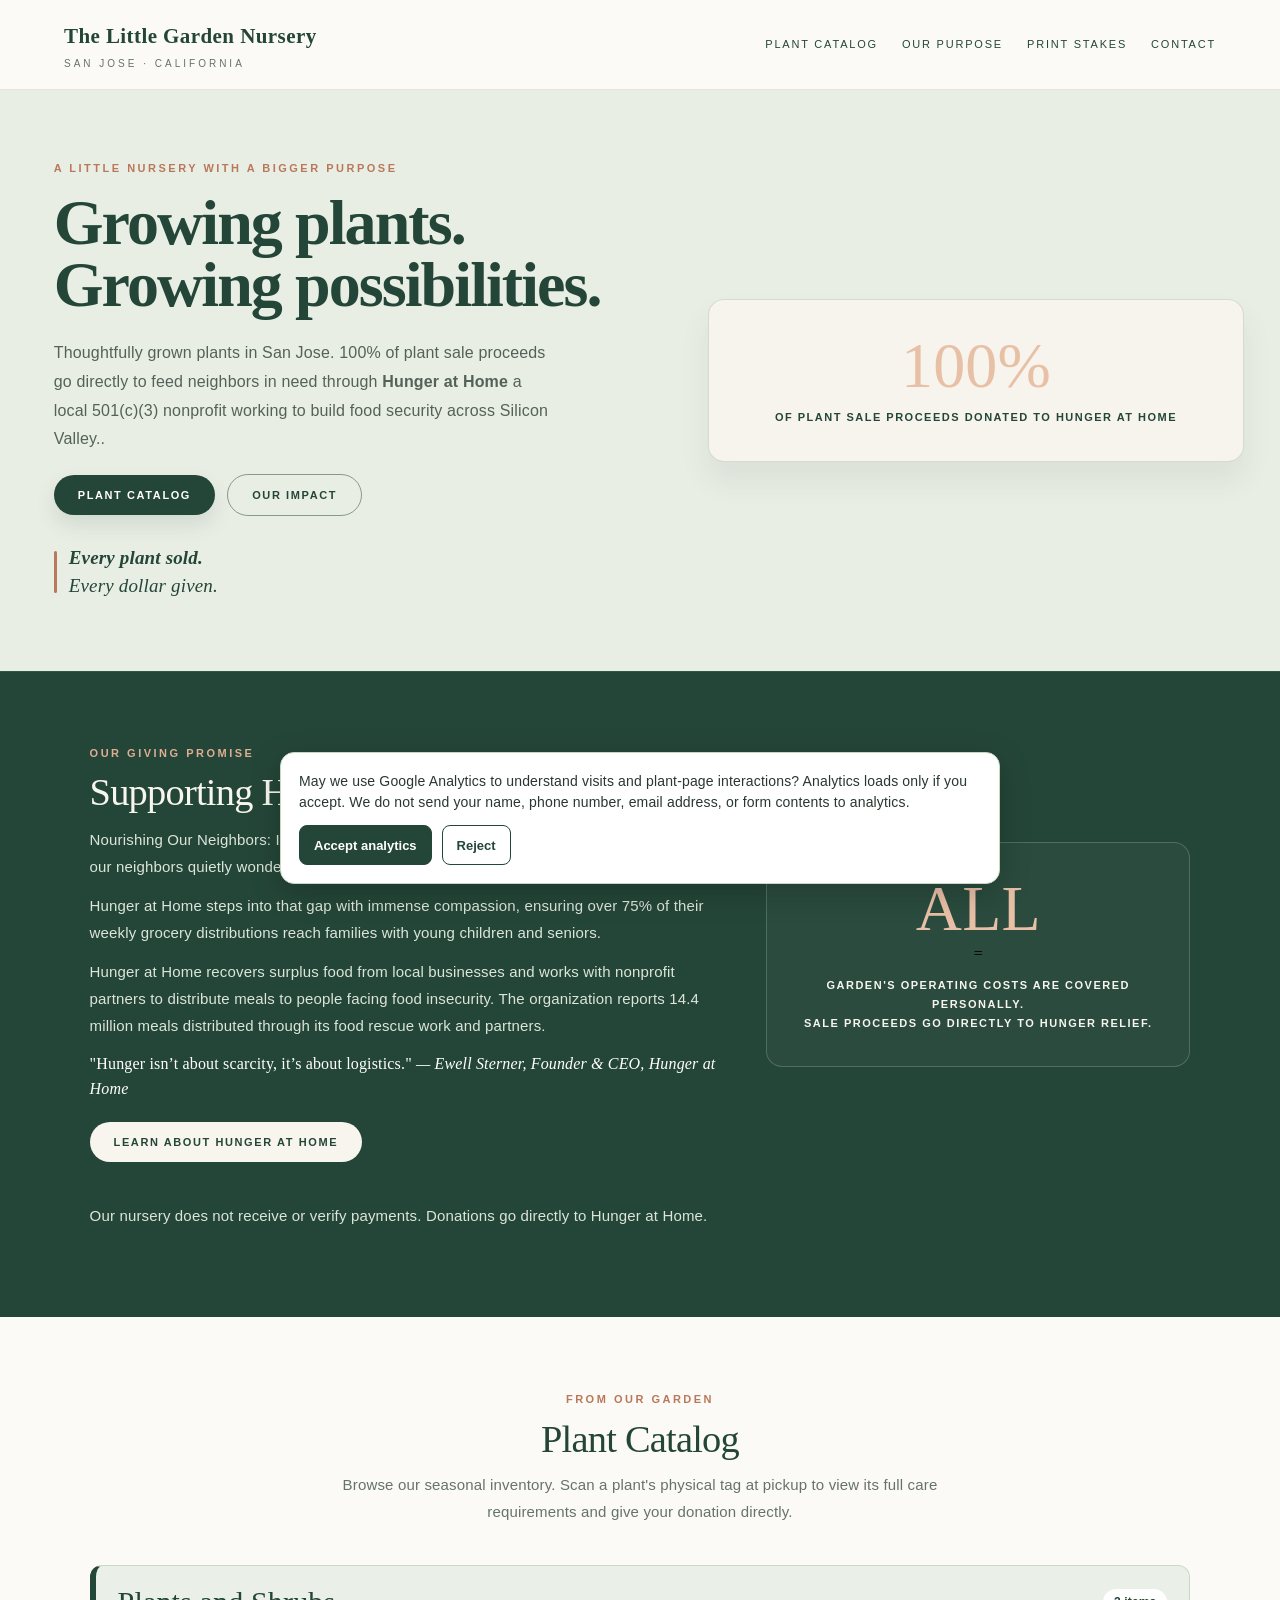
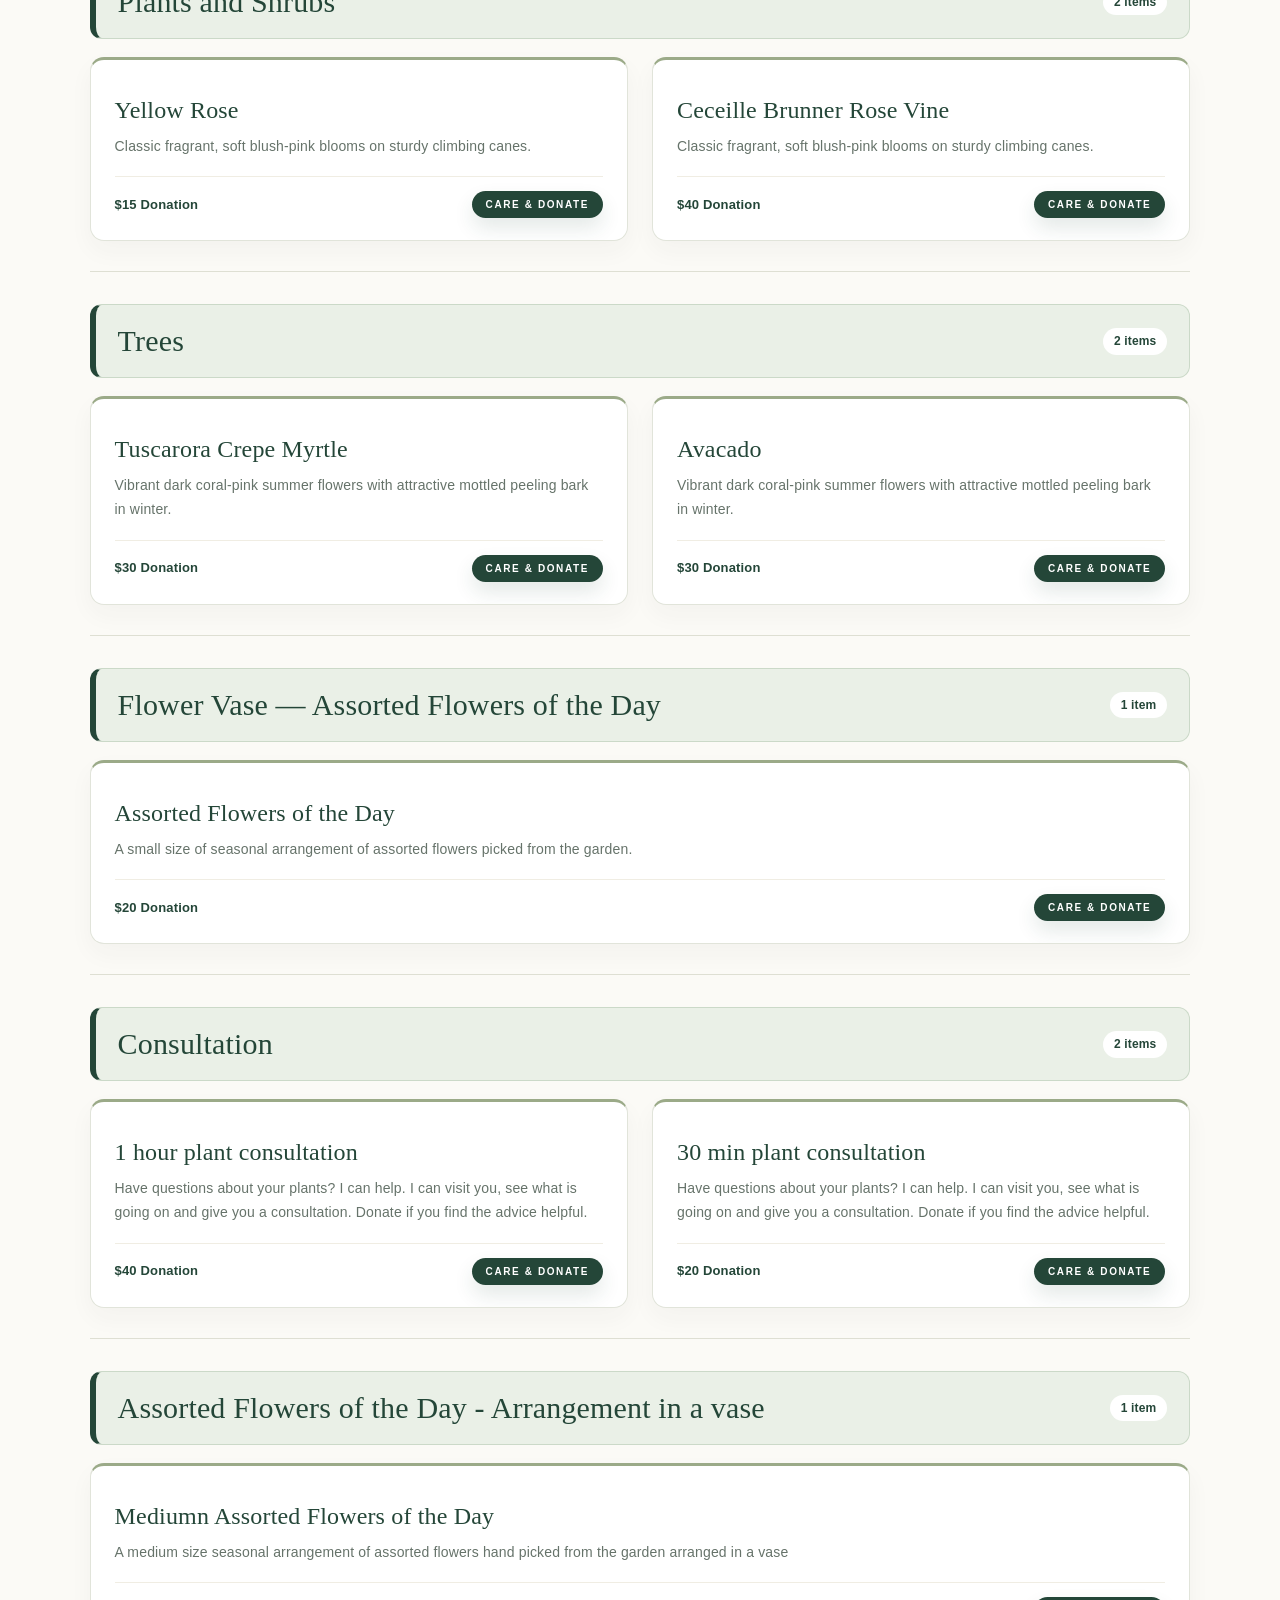
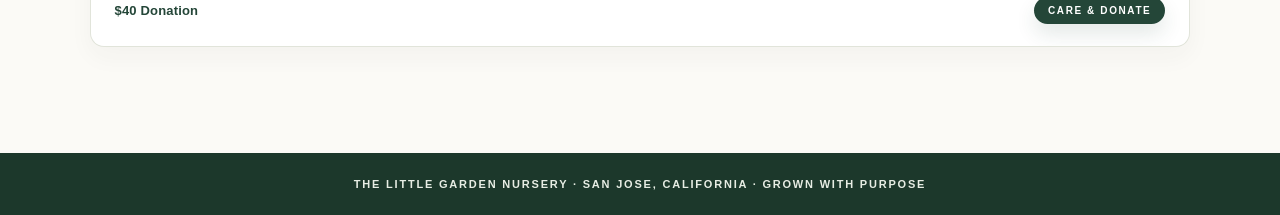
==== index.html @ 179dec2b "telemetry" ====
<!DOCTYPE html>
<html lang="en">
    <head>
        <meta charset="UTF-8">
        <meta name="viewport" content="width=device-width, initial-scale=1.0">
        <title>The Little Garden Nursery · San Jose, CA</title>
        <link rel="stylesheet" href="analytics-consent.css">
        <style>
    :root {
      --forest: #244638;
      --sage: #9baa88;
      --cream: #f7f5ee;
      --clay: #b97859;
      --ink: #29372f;
      --muted: #66736a;
      --linen: #f4f0e6;
    }
    * { box-sizing: border-box; margin: 0; padding: 0; }
    html { scroll-behavior: smooth; }
    body {
      font-family: Georgia, "Times New Roman", serif;
      color: var(--ink);
      background: var(--cream);
      line-height: 1.6;
      letter-spacing: 0.01em;
    }
    a { color: inherit; text-decoration: none; }
    img { max-width: 100%; display: block; }

    .lg-nav {
      display: flex;
      justify-content: space-between;
      align-items: center;
      padding: 20px 5%;
      background: rgba(251, 250, 246, 0.96);
      border-bottom: 1px solid #e6e3d9;
      position: sticky;
      top: 0;
      z-index: 10;
      backdrop-filter: blur(6px);
    }
    .lg-brand {
      font-size: 21px;
      color: var(--forest);
      font-weight: 700;
      letter-spacing: 0.02em;
    }
    .lg-brand small {
      display: block;
      font: 10px Arial;
      letter-spacing: 3px;
      text-transform: uppercase;
      color: var(--muted);
      margin-top: 4px;
    }
    .lg-links {
      display: flex;
      gap: 24px;
      font: 11px Arial;
      letter-spacing: 1.8px;
      text-transform: uppercase;
      color: var(--forest);
    }
    .lg-links a { transition: opacity 0.2s ease; }
    .lg-links a:hover { opacity: 0.7; }

    .lg-hero {
      display: grid;
      grid-template-columns: 1.05fr 0.95fr;
      min-height: 470px;
      background: #e9eee5;
    }
    .lg-copy {
      padding: 72px 8% 72px 8%;
      display: flex;
      flex-direction: column;
      justify-content: center;
    }
    .lg-kicker {
      font: 700 11px Arial;
      letter-spacing: 2.5px;
      text-transform: uppercase;
      color: var(--clay);
    }
    h1 {
      font-size: clamp(42px, 5vw, 66px);
      line-height: 0.98;
      color: var(--forest);
      margin: 18px 0 22px;
      letter-spacing: -0.03em;
      font-weight: 600;
    }
    .lg-copy p {
      font: 16px/1.8 Arial;
      color: #536258;
      max-width: 500px;
    }
    .lg-tagline {
      display: flex;
      align-items: center;
      gap: 12px;
      margin-top: 28px;
      color: var(--forest);
      font: italic 19px/1.45 Georgia, "Times New Roman", serif;
    }
    .lg-tagline::before {
      content: "";
      width: 3px;
      height: 42px;
      flex: 0 0 3px;
      background: var(--clay);
      border-radius: 2px;
    }
    .lg-tagline strong { font-weight: 700; }

    .btn {
      display: inline-block;
      background: var(--forest);
      color: white;
      padding: 14px 24px;
      font: 700 11px Arial;
      letter-spacing: 1.6px;
      text-transform: uppercase;
      margin-top: 20px;
      border-radius: 999px;
      transition: transform 0.2s ease, box-shadow 0.2s ease;
      box-shadow: 0 10px 20px rgba(36, 70, 56, 0.12);
    }
    .btn:hover { transform: translateY(-1px); }
    .btn-outline {
      background: transparent;
      color: var(--forest);
      border: 1px solid rgba(36, 70, 56, 0.5);
      margin-left: 8px;
      box-shadow: none;
    }

    .lg-art { display: none; }
    .lg-stamp {
      background: rgba(247, 245, 238, 0.9);
      padding: 22px 26px;
      color: var(--forest);
      font-style: italic;
      font-size: 20px;
      line-height: 1.45;
      border-radius: 12px;
      box-shadow: 0 18px 30px rgba(0, 0, 0, 0.08);
      border: 1px solid rgba(36, 70, 56, 0.06);
      margin-top: 8px;
    }

    section { padding: 76px 7%; }
    .lg-heading {
      text-align: center;
      max-width: 670px;
      margin: 0 auto 40px;
    }
    .lg-heading h2 {
      font-size: clamp(30px, 3vw, 42px);
      color: var(--forest);
      margin: 12px 0 0;
      font-weight: 500;
      line-height: 1.15;
      letter-spacing: -0.02em;
    }
    .lg-heading p {
      font: 15px/1.8 Arial;
      color: var(--muted);
      max-width: 620px;
      margin: 10px auto 0;
    }

    .lg-cards {
      display: grid;
      gap: 32px;
    }
    .lg-catalog-group {
      min-width: 0;
      padding: 0 0 30px;
      scroll-margin-top: 24px;
      border-bottom: 1px solid #dedfd3;
    }
    .lg-catalog-group:last-child { border-bottom: 0; }
    .lg-category-heading {
      display: flex;
      justify-content: space-between;
      align-items: center;
      gap: 16px;
      margin-bottom: 18px;
      padding: 18px 22px;
      border: 1px solid #cbd9c8;
      border-left: 6px solid var(--forest);
      border-radius: 12px;
      background: #eaf0e7;
    }
    .lg-category-heading h3 {
      margin: 0;
      color: var(--forest);
      font: 500 clamp(22px, 2.4vw, 30px)/1.2 Georgia, serif;
    }
    .lg-category-count {
      flex: 0 0 auto;
      padding: 6px 11px;
      border-radius: 20px;
      background: white;
      color: var(--forest);
      font: 700 12px/1.2 Arial, sans-serif;
    }
    .lg-category-cards {
      display: grid;
      grid-template-columns: repeat(auto-fit, minmax(280px, 1fr));
      gap: 24px;
    }
    .catalog-status {
      grid-column: 1 / -1;
      color: var(--muted);
      font: 15px/1.7 Arial, sans-serif;
      text-align: center;
    }
    .lg-card {
      background: white;
      border: 1px solid #e1e4da;
      border-top: 3px solid #9baa88;
      border-radius: 14px;
      overflow: hidden;
      display: flex;
      flex-direction: column;
      justify-content: space-between;
      box-shadow: 0 10px 24px rgba(41, 55, 47, 0.04);
    }
    .lg-cardbody { padding: 26px 24px 22px; }
    .lg-card h3 {
      font-size: 24px;
      color: var(--forest);
      margin: 10px 0 10px;
      font-weight: 500;
      line-height: 1.2;
    }
    @media (max-width: 520px) {
      .lg-category-heading { padding: 15px 16px; }
      .lg-category-cards { grid-template-columns: 1fr; }
    }
    .lg-card p {
      font: 14px/1.7 Arial;
      color: var(--muted);
      margin-bottom: 18px;
    }
    .lg-card-foot {
      display: flex;
      justify-content: space-between;
      align-items: center;
      border-top: 1px solid #f0ede3;
      padding-top: 14px;
      font-family: Arial, sans-serif;
      font-size: 13px;
      font-weight: 700;
      color: var(--forest);
    }

    .lg-mission {
      background: var(--forest);
      color: white;
      display: grid;
      grid-template-columns: 1.2fr .8fr;
      gap: 40px;
      align-items: center;
      box-shadow: inset 0 1px 0 rgba(255,255,255,0.08);
    }
    .lg-mission h2 {
      color: #f7f5ee;
      font-size: clamp(32px, 3vw, 44px);
      margin: 12px 0;
      font-weight: 500;
      line-height: 1.1;
      letter-spacing: -0.02em;
    }
    .lg-mission p {
      color: #dce5d9;
      font: 15px/1.8 Arial;
      margin-bottom: 12px;
    }
    .lg-mission .btn {
      background: var(--cream);
      color: var(--forest);
      box-shadow: none;
    }
    .lg-promise {
      border: 1px solid rgba(255,255,255,0.18);
      background: rgba(255,255,255,0.03);
      padding: 34px 28px;
      text-align: center;
      border-radius: 16px;
      color: #050000;
    }
    .lg-hero .lg-promise {
      align-self: center;
      margin: 0 36px;
      border-color: rgba(36, 70, 56, 0.15);
      background: rgba(247, 245, 238, 0.88);
      box-shadow: 0 18px 30px rgba(36, 70, 56, 0.08);
    }
    .lg-promise strong {
      display: block;
      font-size: clamp(48px, 5vw, 64px);
      color: #e8c0a6;
      font-weight: 500;
      line-height: 1;
    }
    .lg-promise span {
      display: block;
      margin-top: 10px;
      font: 700 11px/1.7 Arial;
      letter-spacing: 1.5px;
      text-transform: uppercase;
      color: #f7f5ee;
    }
    .lg-hero .lg-promise span { color: var(--forest); }

    .lg-footer {
      padding: 25px 7%;
      background: #1c382b;
      color: #e7ede4;
      font: 700 11px Arial;
      letter-spacing: 1.8px;
      text-align: center;
      text-transform: uppercase;
    }

    @media (max-width: 768px) {
      .lg-hero, .lg-mission { grid-template-columns: 1fr; }
      .lg-links { display: none; }
      .lg-copy { padding-top: 48px; padding-bottom: 48px; }
      .btn { width: 100%; text-align: center; }
      .btn-outline { margin-left: 0; margin-top: 10px; }
    }
</style>
    </head>
    <body>
        <nav class="lg-nav">
            <div class="lg-brand">The Little Garden Nursery<small>San Jose · California</small>
            </div>
            <div class="lg-links">
                <a href="#plants">Plant Catalog</a>
                <a href="#purpose">Our Purpose</a>
                <a href="print-tags.html" target="_blank">Print Stakes</a>
                <a href="#contact">Contact</a>
            </div>
        </nav>
        <div class="lg-hero">
            <div class="lg-copy">
                <div class="lg-kicker">A little nursery with a bigger purpose</div>
                <h1>Growing plants.<br>Growing possibilities.</h1>
                <p>Thoughtfully grown plants in San Jose. 100% of plant sale proceeds go directly to feed neighbors in need through <strong>Hunger at Home</strong> a local 501(c)(3) nonprofit working to build food security across Silicon Valley..</p>
                <div>
                    <a class="btn" href="#plants">Plant Catalog</a>
                    <a class="btn btn-outline" href="#purpose">Our Impact</a>
                </div>
                <div class="lg-tagline"><span><strong>Every plant sold.</strong><br>Every dollar given.</span></div>
            </div>
            <div class="lg-promise">
                <strong>100%</strong>
                <span><b>of plant sale proceeds donated to Hunger at Home</b></span>
            </div>
        </div>
        <section class="lg-mission" id="purpose">
            <div>
                <div class="lg-kicker" style="color: #dfad91;">Our Giving Promise</div>
                <h2>Supporting Hunger at Home in San Jose</h2>
                <p>Nourishing Our Neighbors: In a valley filled with innovation, it is heartbreaking that 1 in 4 of our neighbors quietly wonders where their next meal will come from. </p>
                <p>Hunger at Home steps into that gap with immense compassion, ensuring over 75% of their weekly grocery distributions reach families with young children and seniors.</p>
                <p>Hunger at Home recovers surplus food from local businesses and works with nonprofit partners to distribute meals to people facing food insecurity. The organization reports 14.4 million meals distributed through its food rescue work and partners.</p>
                <blockquote>
                    "Hunger isn’t about scarcity, it’s about logistics."
                    <cite>— Ewell Sterner, Founder & CEO, Hunger at Home</cite>
                </blockquote>
                <a class="btn" href="https://hungerathome.org/about-us/" target="_blank" rel="noopener noreferrer">Learn about Hunger at Home</a>
            </div>
            <div class="lg-promise">
                <strong>ALL</strong>
=                <span>garden's operating costs are covered personally. 
                  <br>Sale proceeds go directly to hunger relief.</span>
            </div>
              <p>  Our nursery does not receive or verify payments. Donations go directly to Hunger at Home. </p>
        </section>
        <section id="plants" style="background: #fbfaf6;">
            <div class="lg-heading">
                <div class="lg-kicker">From Our Garden</div>
                <h2>Plant Catalog</h2>
                <p>Browse our seasonal inventory. Scan a plant's physical tag at pickup to view its full care requirements and give your donation directly.</p>
            </div>
            <div class="lg-cards" id="catalog-grid" aria-live="polite">
                <p class="catalog-status">Loading plants…</p>
            </div>
        </section>
        <div class="lg-footer">
            THE LITTLE GARDEN NURSERY  ·  SAN JOSE, CALIFORNIA  ·  GROWN WITH PURPOSE
</div>
        <script>
    fetch('plants.json')
      .then(res => {
        if (!res.ok) {
          throw new Error(`Plant catalog request failed (${res.status}).`);
        }
        return res.json();
      })
      .then(plants => {
        if (!Array.isArray(plants) || plants.length === 0) {
          throw new Error('Plant catalog is empty or has an invalid format.');
        }
        const grid = document.getElementById('catalog-grid');
        const categoryOrder = [
          'Plants and Shrubs',
          'Trees',
          'Flower Vase — Assorted Flowers of the Day',
          'Consultation'
        ];
        const categories = [...new Set([
          ...categoryOrder,
          ...plants.map(plant => plant.category).filter(Boolean)
        ])];
        const groupedPlants = categories
          .map(category => ({
            category,
            plants: plants.filter(plant => plant.category === category)
          }))
          .filter(group => group.plants.length);
        grid.innerHTML = groupedPlants.map(group => `
          <div class="lg-catalog-group" aria-labelledby="category-${encodeURIComponent(group.category)}">
            <div class="lg-category-heading">
              <h3 id="category-${encodeURIComponent(group.category)}">${group.category}</h3>
              <span class="lg-category-count">${group.plants.length} ${group.plants.length === 1 ? 'item' : 'items'}</span>
            </div>
            <div class="lg-category-cards">
              ${group.plants.map(p => `
                <article class="lg-card">
                  <div class="lg-cardbody">
                    <h3>${p.name}</h3>
                    <p>${p.description}</p>
                    <div class="lg-card-foot">
                      <span>$${p.donation} Donation</span>
                      <a href="plant.html?id=${encodeURIComponent(p.id)}" class="btn" style="margin:0; padding: 8px 14px; font-size: 10px;">Care & Donate</a>
                    </div>
                  </div>
                </article>
              `).join('')}
            </div>
          </div>
        `).join('');
        window.trackNurseryEvent?.('view_plant_catalog');
        if ('IntersectionObserver' in window) {
          const categoryObserver = new IntersectionObserver(entries => {
            entries.forEach(entry => {
              if (!entry.isIntersecting) return;
              window.trackNurseryEvent?.('view_plant_category', {
                category: entry.target.querySelector('.lg-category-heading h3')?.textContent || ''
              });
              categoryObserver.unobserve(entry.target);
            });
          }, { threshold: 0.25 });
          grid.querySelectorAll('.lg-catalog-group').forEach(group => categoryObserver.observe(group));
        }
      })
      .catch(error => {
        console.error('Unable to load the plant catalog:', error);
        const grid = document.getElementById('catalog-grid');
        grid.textContent = 'The plant collection could not load. Please refresh the page or contact us.';
        grid.classList.add('catalog-status');
      });
  </script>
  <script src="analytics-consent.js"></script>
    </body>
</html>
---- analytics-consent.css ----
.analytics-consent-banner {
  position: fixed;
  z-index: 1000;
  right: 16px;
  bottom: 16px;
  left: 16px;
  max-width: 720px;
  margin: 0 auto;
  padding: 18px;
  border: 1px solid #c9d8c3;
  border-radius: 14px;
  background: #fff;
  box-shadow: 0 8px 32px rgba(0,0,0,0.2);
  color: #29372f;
  font: 14px/1.5 Arial, sans-serif;
}
.analytics-consent-banner[hidden] { display: none; }
.analytics-consent-banner p { margin: 0 0 12px; }
.analytics-consent-actions {
  display: flex;
  flex-wrap: wrap;
  gap: 10px;
}
.analytics-consent-actions button,
.analytics-privacy-settings {
  min-height: 40px;
  padding: 9px 14px;
  border: 1px solid #244638;
  border-radius: 8px;
  font: 600 13px Arial, sans-serif;
  cursor: pointer;
}
.analytics-consent-accept {
  background: #244638;
  color: #fff;
}
.analytics-consent-reject,
.analytics-privacy-settings {
  background: #fff;
  color: #244638;
}
.analytics-privacy-settings {
  position: fixed;
  z-index: 999;
  right: 12px;
  bottom: 12px;
  min-height: 36px;
  padding: 7px 10px;
  font-size: 11px;
  box-shadow: 0 2px 10px rgba(0,0,0,0.12);
}
.analytics-consent-banner:not([hidden]) + .analytics-privacy-settings {
  display: none;
}
@media print {
  .analytics-consent-banner,
  .analytics-privacy-settings { display: none !important; }
}
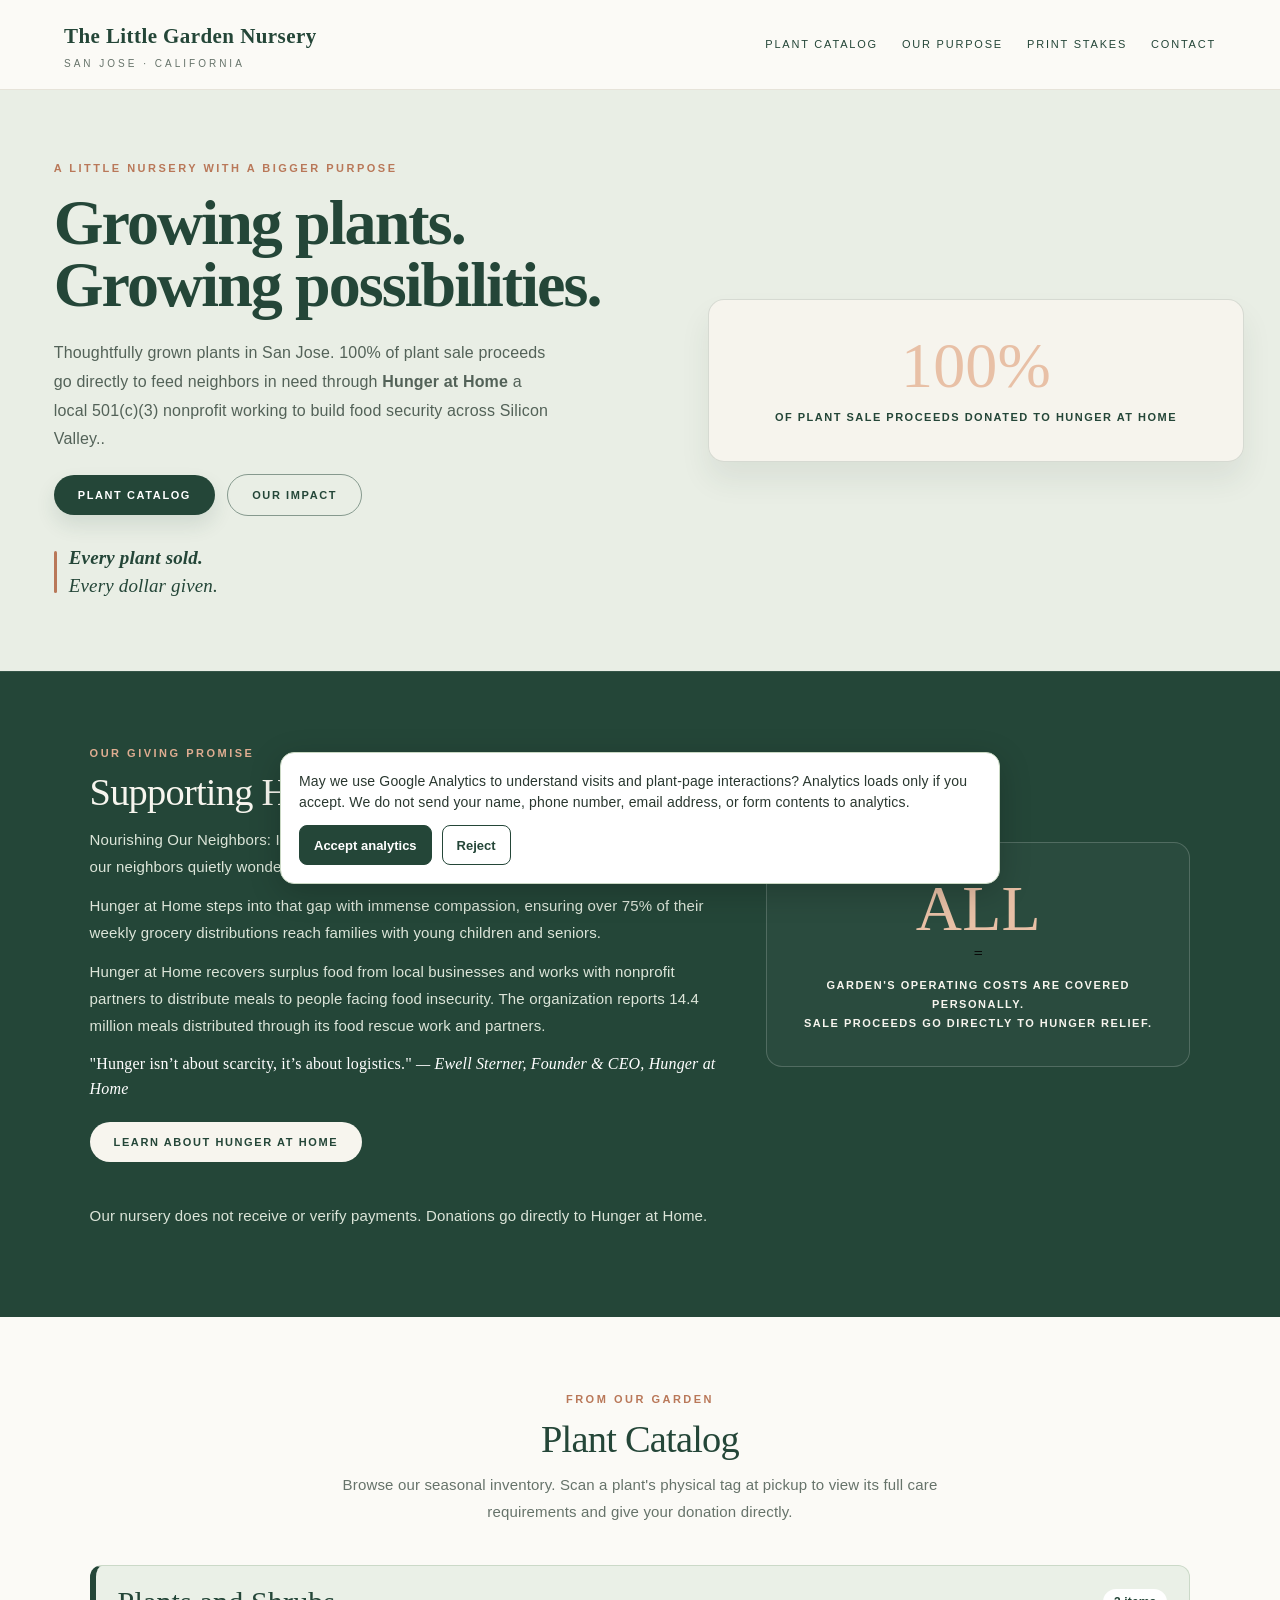
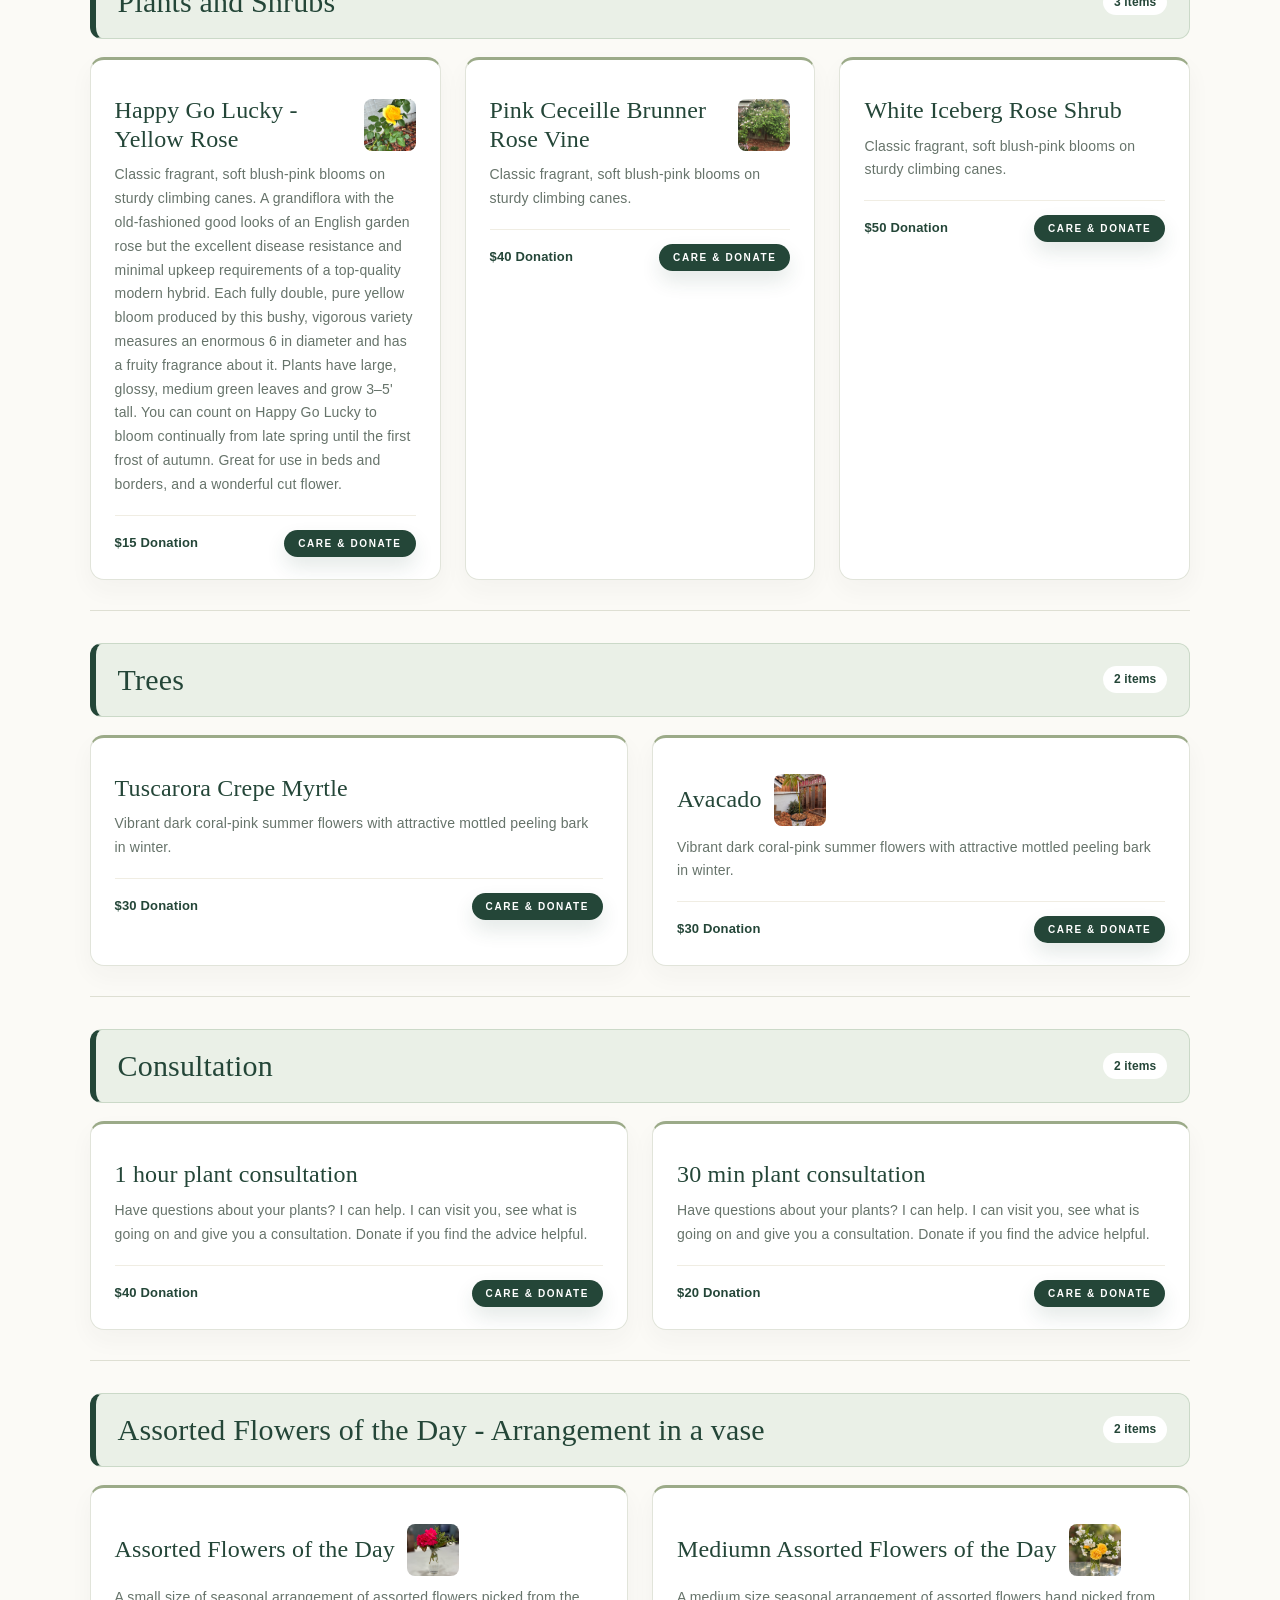
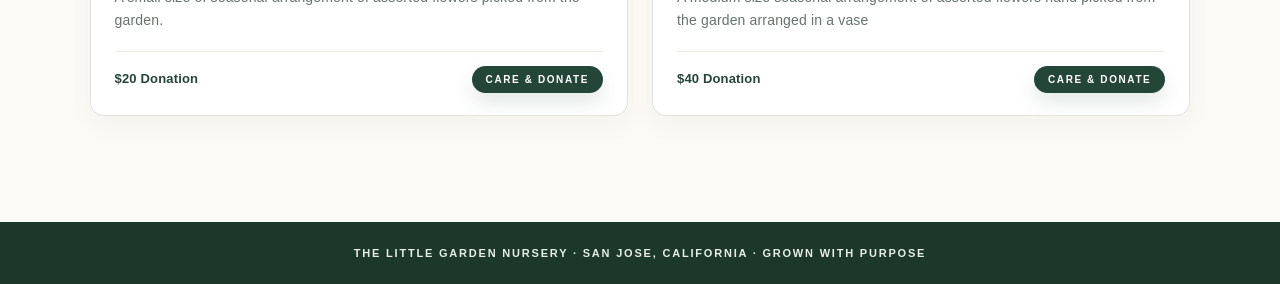
==== commit d5daa403: "c" ====
--- a/index.html
+++ b/index.html
@@ -235,6 +235,16 @@
       margin: 10px 0 10px;
       font-weight: 500;
       line-height: 1.2;
+      display: flex;
+      align-items: center;
+      gap: 12px;
+    }
+    .lg-card-thumb {
+      width: 52px;
+      height: 52px;
+      flex: 0 0 52px;
+      object-fit: cover;
+      border-radius: 8px;
     }
     @media (max-width: 520px) {
       .lg-category-heading { padding: 15px 16px; }
@@ -434,7 +444,10 @@
               ${group.plants.map(p => `
                 <article class="lg-card">
                   <div class="lg-cardbody">
-                    <h3>${p.name}</h3>
+                    <h3>
+                      <span>${p.name}</span>
+                      ${p.pic && p.pic.trim().toUpperCase() !== 'TODO' ? `<img class="lg-card-thumb" src="${p.pic}" alt="${p.name}" loading="lazy" onerror="this.remove()">` : ''}
+                    </h3>
                     <p>${p.description}</p>
                     <div class="lg-card-foot">
                       <span>$${p.donation} Donation</span>
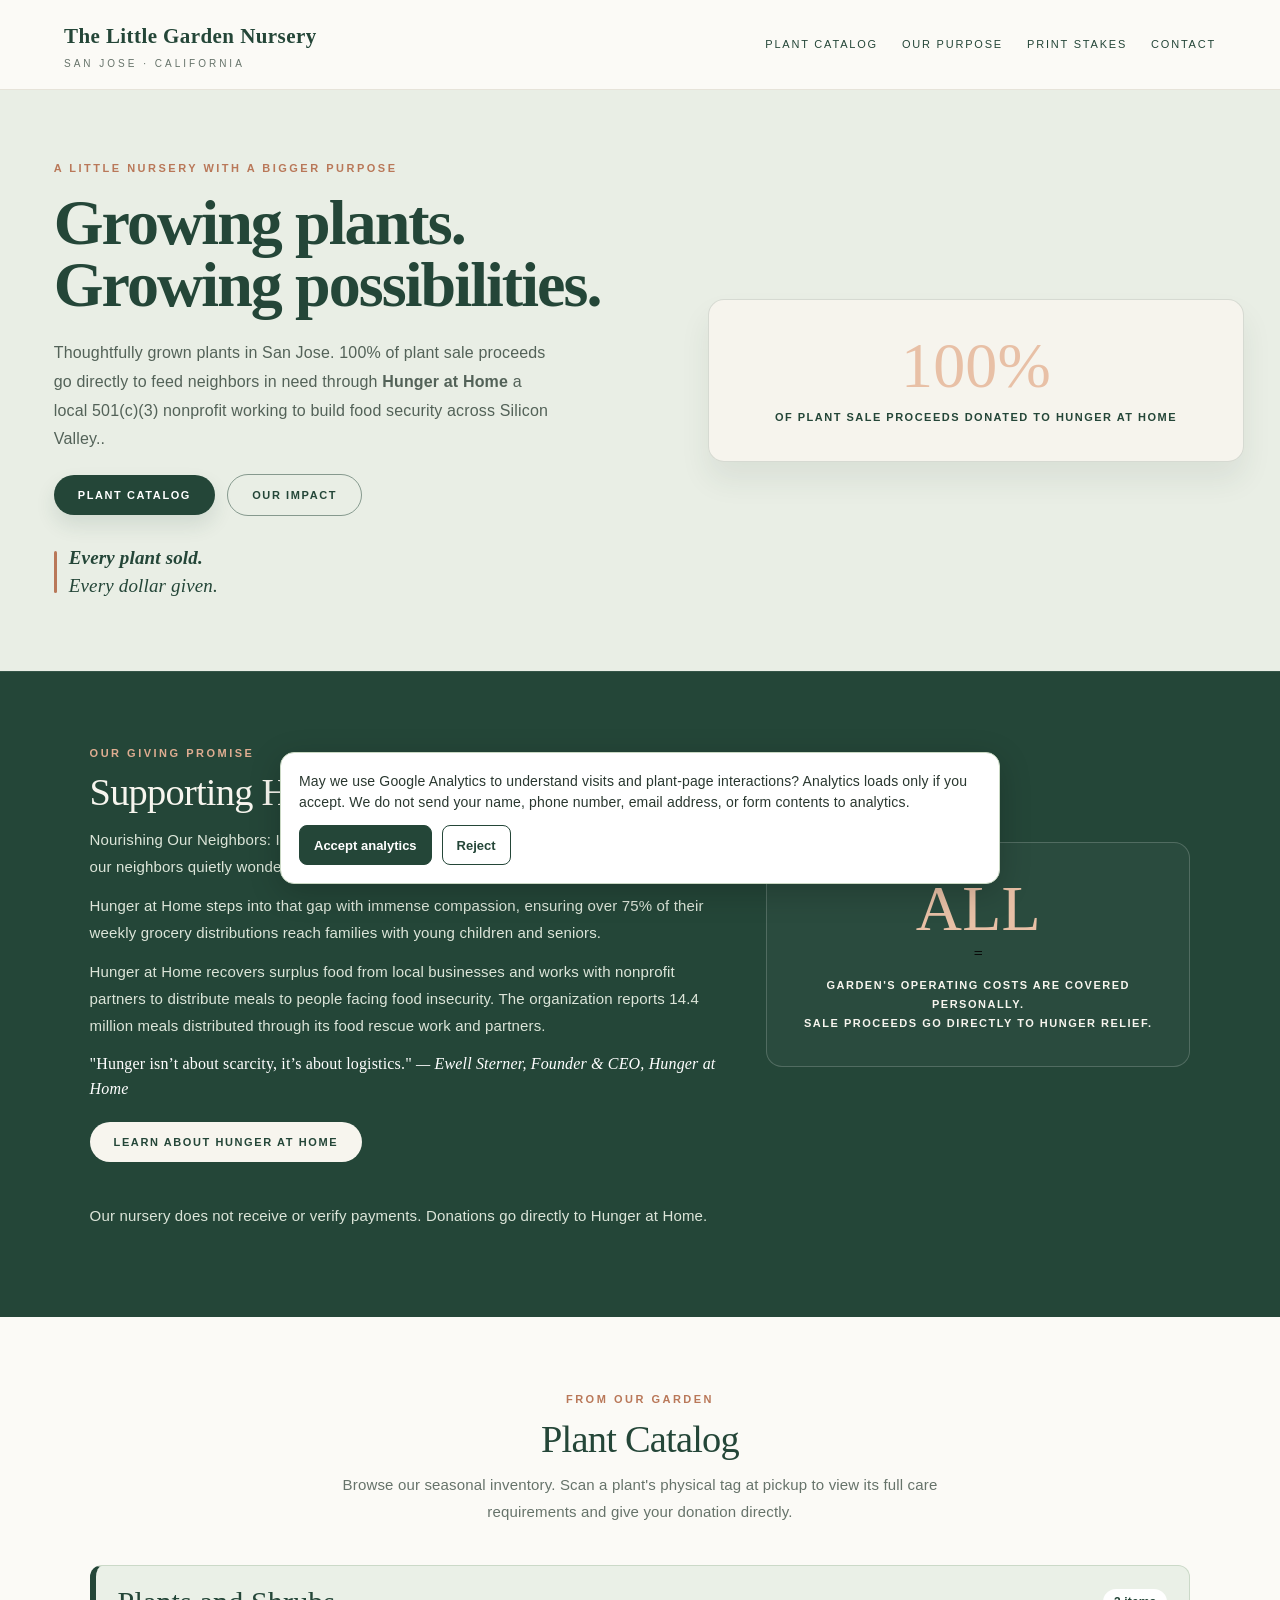
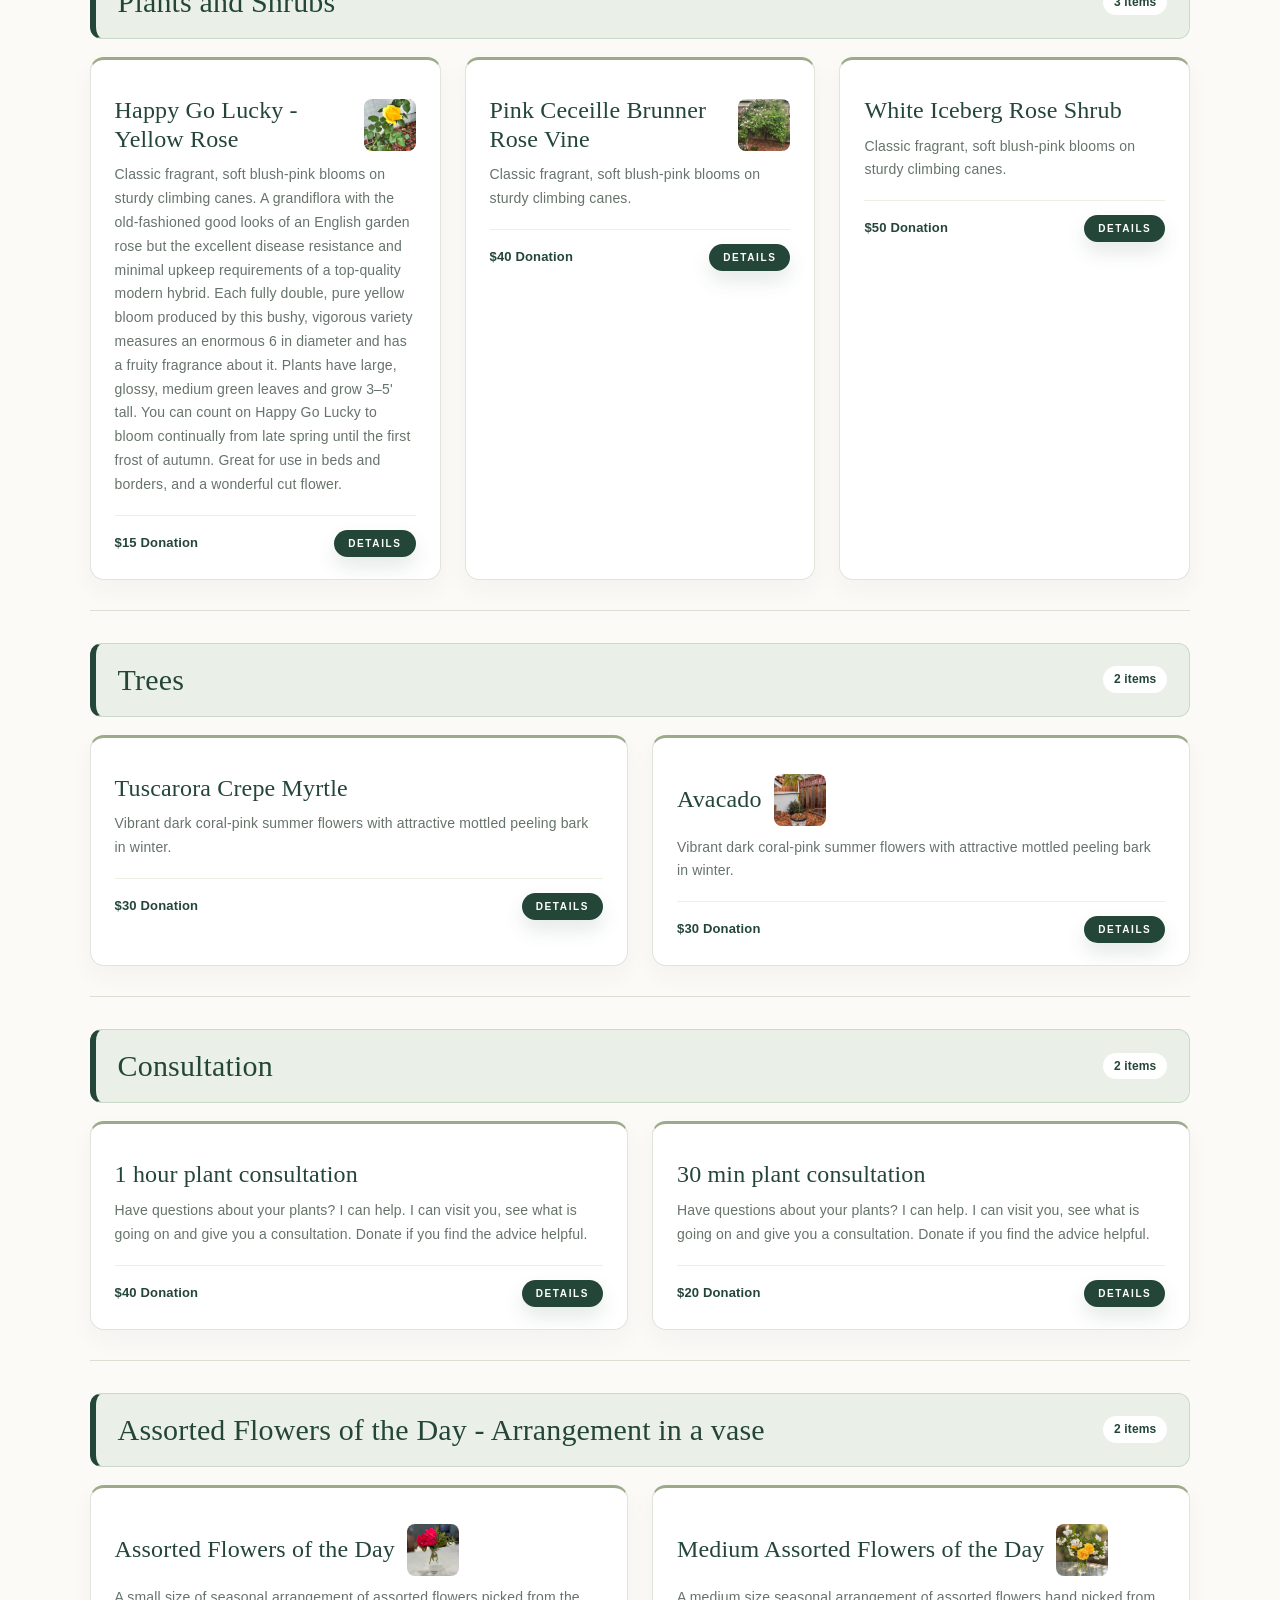
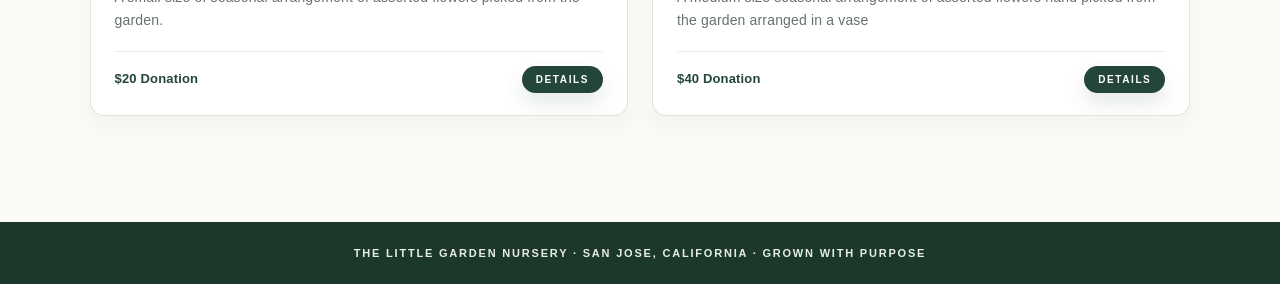
==== commit 9682c73b: "c" ====
--- a/index.html
+++ b/index.html
@@ -451,7 +451,7 @@
                     <p>${p.description}</p>
                     <div class="lg-card-foot">
                       <span>$${p.donation} Donation</span>
-                      <a href="plant.html?id=${encodeURIComponent(p.id)}" class="btn" style="margin:0; padding: 8px 14px; font-size: 10px;">Care & Donate</a>
+                      <a href="plant.html?id=${encodeURIComponent(p.id)}" class="btn" style="margin:0; padding: 8px 14px; font-size: 10px;">Details</a>
                     </div>
                   </div>
                 </article>
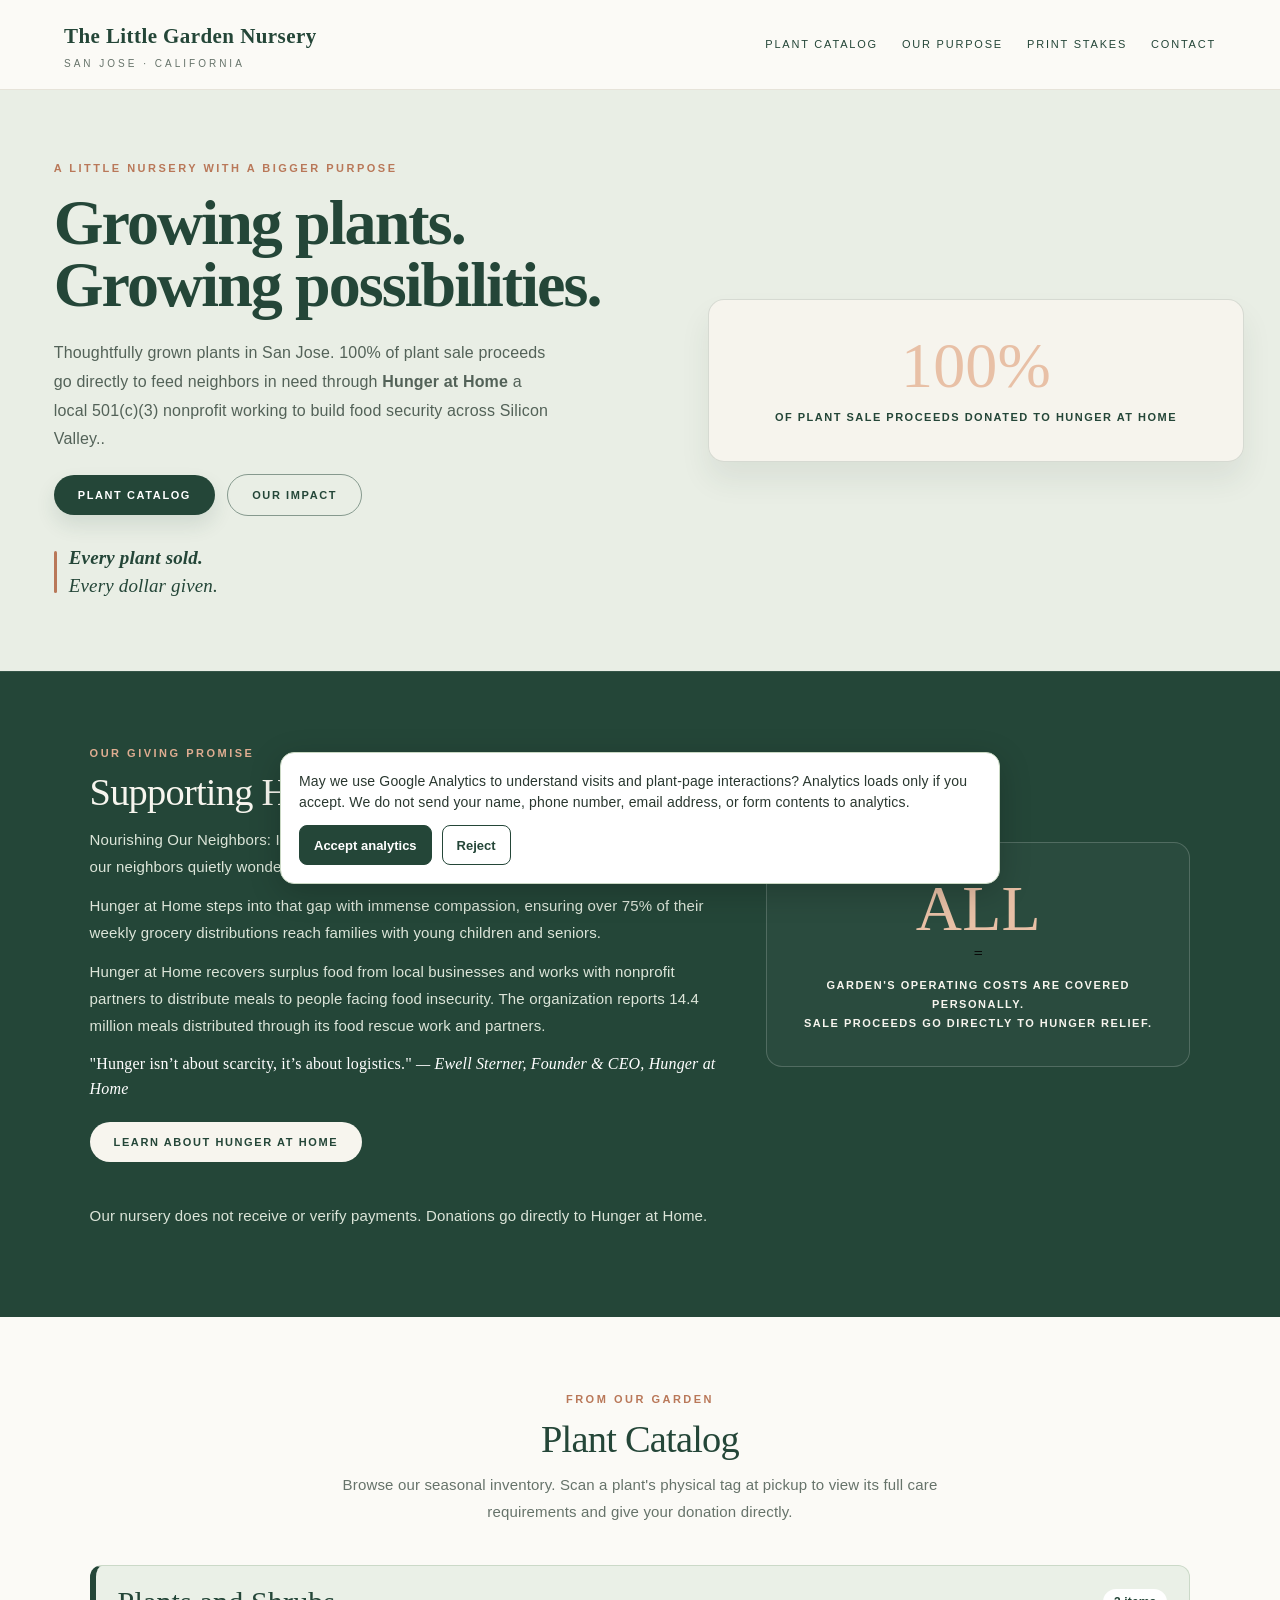
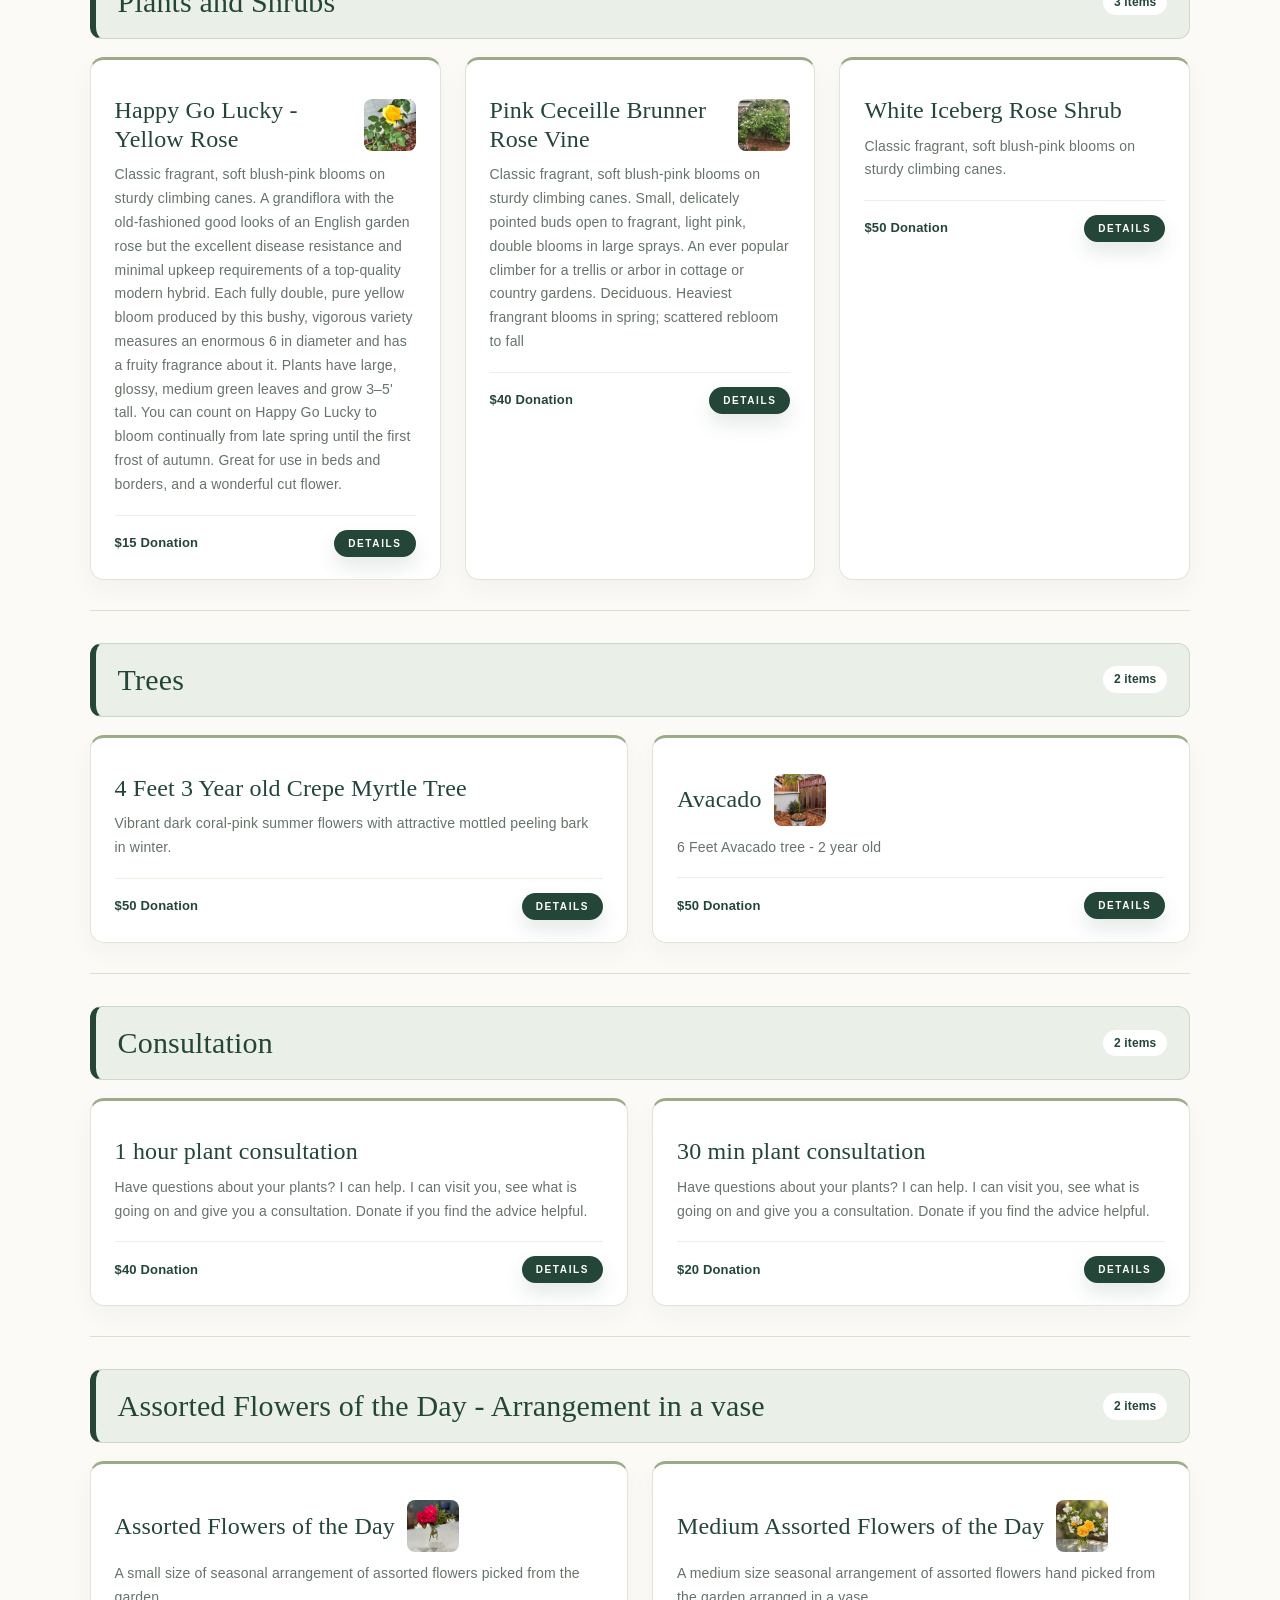
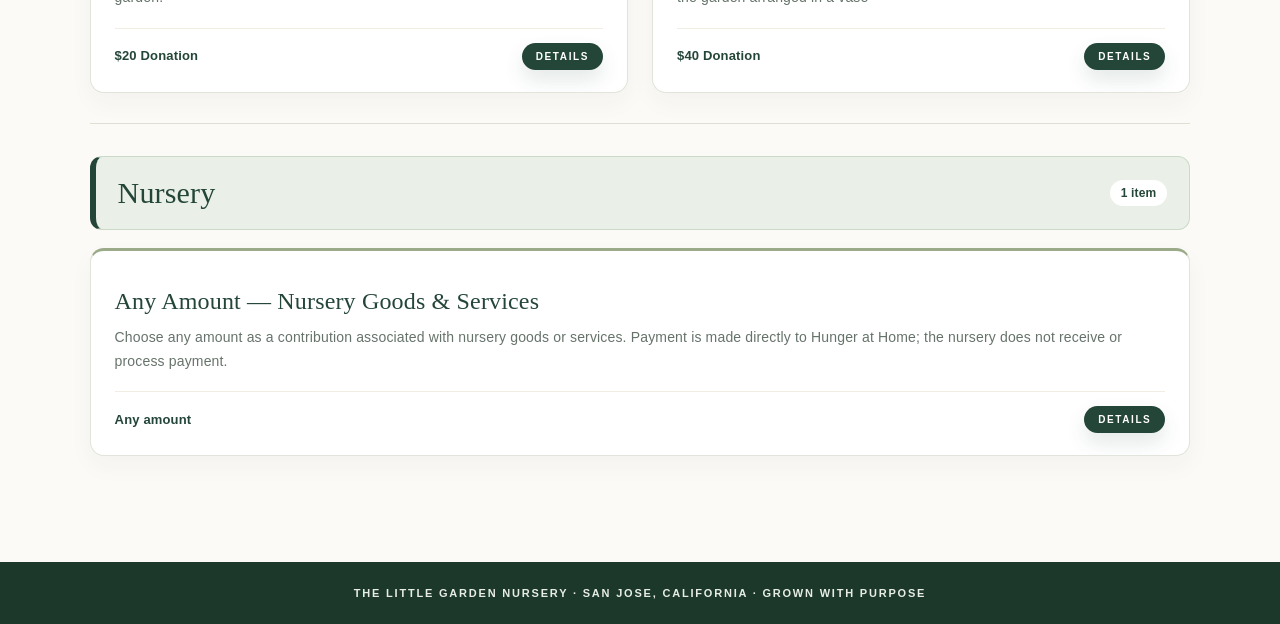
==== commit c21c900b: "c" ====
--- a/index.html
+++ b/index.html
@@ -422,6 +422,7 @@
           'Plants and Shrubs',
           'Trees',
           'Flower Vase — Assorted Flowers of the Day',
+          'Nursery Goods & Services',
           'Consultation'
         ];
         const categories = [...new Set([
@@ -450,7 +451,7 @@
                     </h3>
                     <p>${p.description}</p>
                     <div class="lg-card-foot">
-                      <span>$${p.donation} Donation</span>
+                      <span>${p.donation == null ? 'Any amount' : `$${p.donation} Donation`}</span>
                       <a href="plant.html?id=${encodeURIComponent(p.id)}" class="btn" style="margin:0; padding: 8px 14px; font-size: 10px;">Details</a>
                     </div>
                   </div>
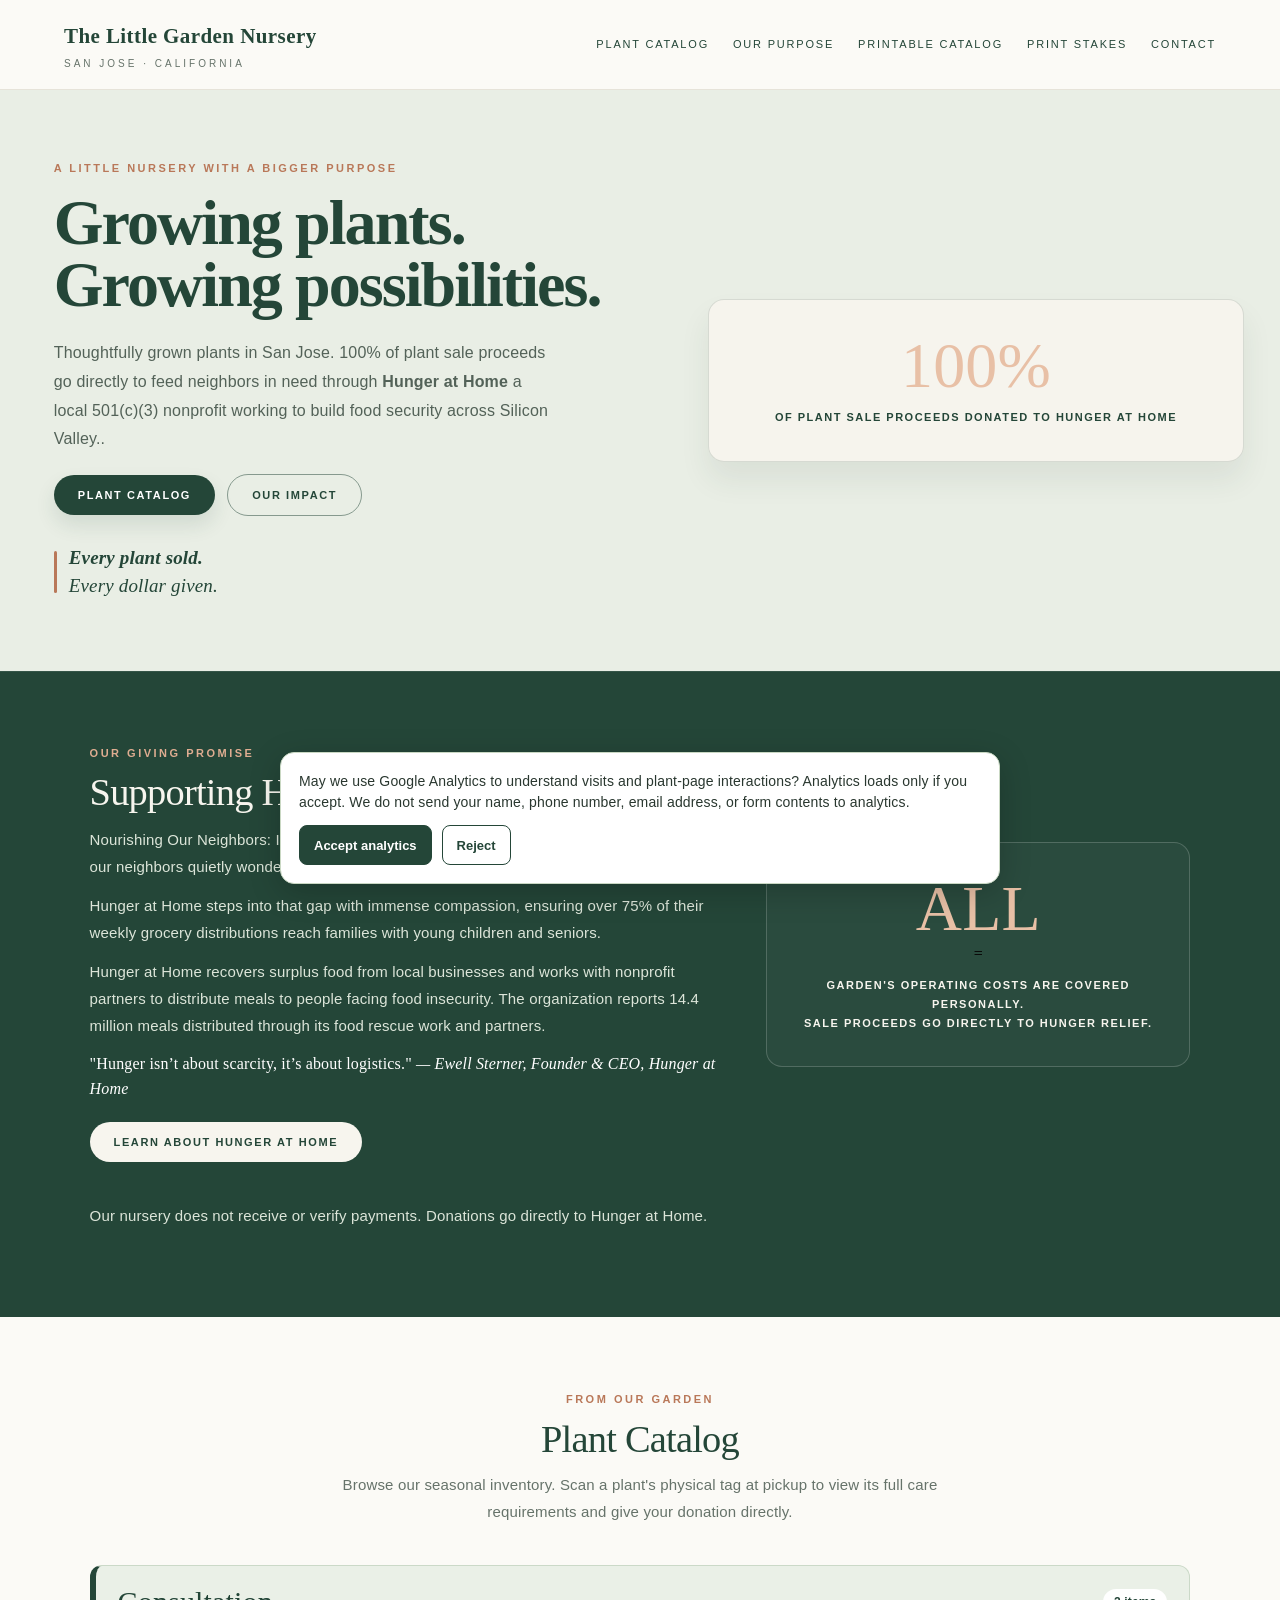
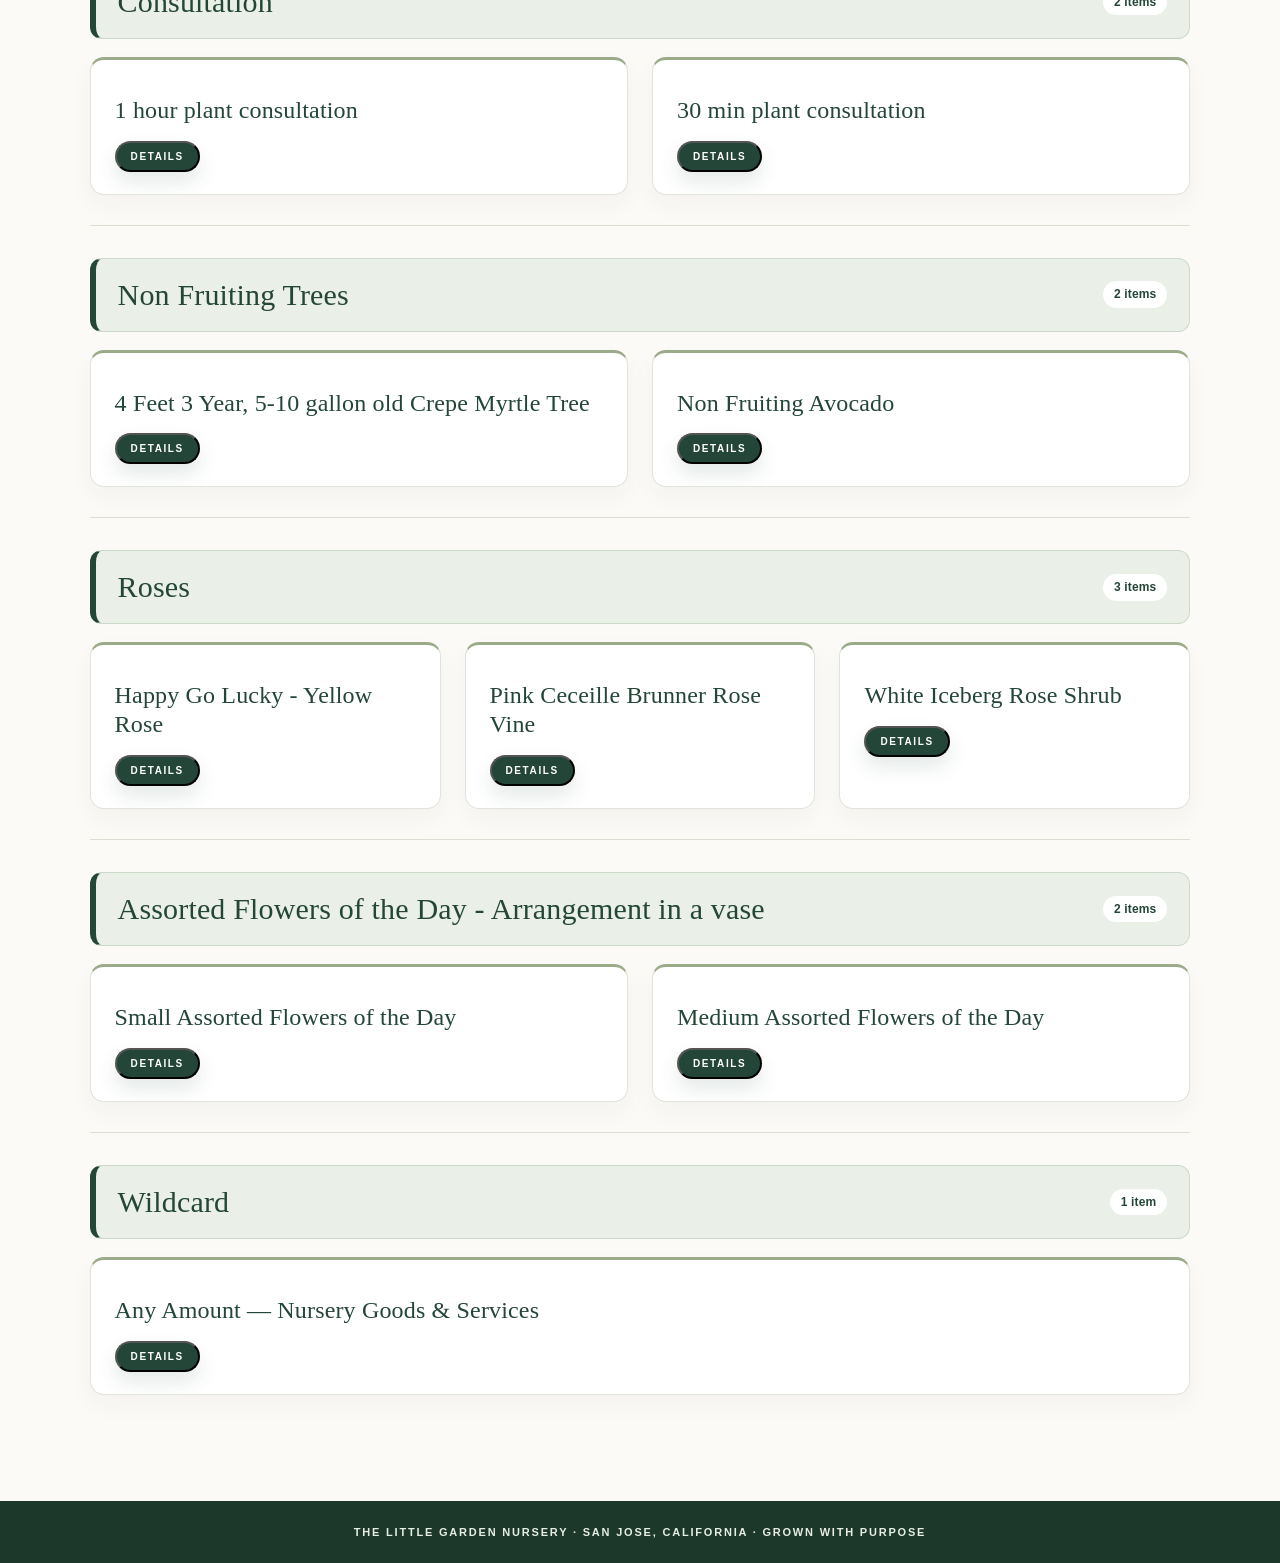
==== commit 81e489cd: "cjhanges" ====
--- a/index.html
+++ b/index.html
@@ -232,29 +232,49 @@
     .lg-card h3 {
       font-size: 24px;
       color: var(--forest);
-      margin: 10px 0 10px;
+      margin: 10px 0 16px;
       font-weight: 500;
       line-height: 1.2;
-      display: flex;
-      align-items: center;
-      gap: 12px;
-    }
-    .lg-card-thumb {
-      width: 52px;
-      height: 52px;
-      flex: 0 0 52px;
-      object-fit: cover;
-      border-radius: 8px;
     }
     @media (max-width: 520px) {
       .lg-category-heading { padding: 15px 16px; }
       .lg-category-cards { grid-template-columns: 1fr; }
     }
-    .lg-card p {
-      font: 14px/1.7 Arial;
+    .lg-card-details {
+      padding-top: 16px;
+      border-top: 1px solid #f0ede3;
+    }
+    .lg-card-details[hidden] { display: none; }
+    .lg-card-details p {
+      font: 14px/1.7 Arial, sans-serif;
       color: var(--muted);
       margin-bottom: 18px;
     }
+    .lg-card-details h4 {
+      margin: 14px 0 6px;
+      color: var(--forest);
+      font: 600 14px/1.4 Arial, sans-serif;
+    }
+    .lg-card-details img {
+      display: block;
+      width: min(100%, 360px);
+      max-height: 320px;
+      margin: 12px auto;
+      object-fit: contain;
+      border-radius: 8px;
+    }
+    .lg-card-details .lg-details-gallery {
+      display: grid;
+      grid-template-columns: repeat(auto-fit, minmax(110px, 1fr));
+      gap: 10px;
+    }
+    .lg-card-details .lg-details-gallery img {
+      width: 100%;
+      height: 150px;
+      margin: 0;
+      background: #f7f5ee;
+    }
+    .lg-card-details a { color: var(--forest); font-weight: 700; }
     .lg-card-foot {
       display: flex;
       justify-content: space-between;
@@ -352,6 +372,7 @@
             <div class="lg-links">
                 <a href="#plants">Plant Catalog</a>
                 <a href="#purpose">Our Purpose</a>
+                <a href="printable-catalog.html" target="_blank">Printable Catalog</a>
                 <a href="print-tags.html" target="_blank">Print Stakes</a>
                 <a href="#contact">Contact</a>
             </div>
@@ -445,21 +466,109 @@
               ${group.plants.map(p => `
                 <article class="lg-card">
                   <div class="lg-cardbody">
-                    <h3>
-                      <span>${p.name}</span>
-                      ${p.pic && p.pic.trim().toUpperCase() !== 'TODO' ? `<img class="lg-card-thumb" src="${p.pic}" alt="${p.name}" loading="lazy" onerror="this.remove()">` : ''}
-                    </h3>
-                    <p>${p.description}</p>
-                    <div class="lg-card-foot">
-                      <span>${p.donation == null ? 'Any amount' : `$${p.donation} Donation`}</span>
-                      <a href="plant.html?id=${encodeURIComponent(p.id)}" class="btn" style="margin:0; padding: 8px 14px; font-size: 10px;">Details</a>
-                    </div>
+                    <h3>${p.name}</h3>
+                    <button class="btn lg-details-toggle" type="button" aria-expanded="false" aria-controls="plant-details-${plants.indexOf(p)}" style="margin:0; padding: 8px 14px; font-size: 10px;">Details</button>
+                    <div class="lg-card-details" id="plant-details-${plants.indexOf(p)}" hidden></div>
                   </div>
                 </article>
               `).join('')}
             </div>
           </div>
         `).join('');
+        const formatLabel = key => key
+          .replace(/([a-z])([A-Z])/g, '$1 $2')
+          .replace(/^./, first => first.toUpperCase());
+        const appendDetailText = (container, label, value) => {
+          if (value === undefined || value === null ||
+              (typeof value === 'string' &&
+                (!value.trim() || value.trim().toUpperCase() === 'TODO'))) {
+            return;
+          }
+          const heading = document.createElement('h4');
+          heading.textContent = label;
+          const paragraph = document.createElement('p');
+          paragraph.style.whiteSpace = 'pre-line';
+          paragraph.textContent = String(value);
+          container.append(heading, paragraph);
+        };
+        const appendImage = (container, source, alt) => {
+          if (typeof source !== 'string' || !source.trim() || source.trim().toUpperCase() === 'TODO') return;
+          const image = document.createElement('img');
+          image.src = source;
+          image.alt = alt;
+          image.loading = 'lazy';
+          image.addEventListener('error', () => image.remove());
+          container.appendChild(image);
+        };
+        grid.querySelectorAll('.lg-card').forEach(card => {
+          const plantIndex = Number(card.querySelector('.lg-details-toggle').getAttribute('aria-controls').replace('plant-details-', ''));
+          const plant = plants[plantIndex];
+          const details = card.querySelector('.lg-card-details');
+          appendDetailText(details, 'Category', plant.category || 'Coming up.');
+          appendDetailText(details, 'Description', plant.description || 'Coming up.');
+          appendDetailText(
+            details,
+            'Suggested Donation',
+            plant.donation == null ? 'Any amount' : `$${plant.donation}`
+          );
+          appendDetailText(details, 'What you get for your money', plant['What you get for your money'] || 'Coming up.');
+          if (plant.pic) {
+            const heading = document.createElement('h4');
+            heading.textContent = 'Photo';
+            details.appendChild(heading);
+            appendImage(details, plant.pic, plant.name);
+          }
+          if (plant['Symbolism & Meanings']) {
+            appendDetailText(details, 'Symbolism & Meanings', plant['Symbolism & Meanings']);
+          }
+          if (plant.Care) appendDetailText(details, 'Care', plant.Care);
+          const marketReference = plant.marketReference;
+          if (marketReference && (marketReference.text || marketReference.text1)) {
+            appendDetailText(details, 'What you get in other nurseries', marketReference.text || '');
+            const marketLinks = document.createElement('div');
+            [marketReference.url, marketReference.url1].forEach((url, index) => {
+              if (!url || !/^https?:\/\//i.test(url)) return;
+              const link = document.createElement('a');
+              link.href = url;
+              link.target = '_blank';
+              link.rel = 'noopener noreferrer';
+              link.textContent = index === 0 ? 'See example listing' : 'See another listing';
+              marketLinks.appendChild(link);
+              marketLinks.appendChild(document.createElement('br'));
+            });
+            details.appendChild(marketLinks);
+            if (marketReference.text1) {
+              appendDetailText(details, 'Another nursery example', marketReference.text1);
+            }
+          }
+          if (plant.size) appendDetailText(details, 'Size', String(plant.size));
+          if (plant.pickup) appendDetailText(details, 'Pickup', plant.pickup);
+          const pictures = Array.isArray(plant.pictures)
+            ? plant.pictures
+            : Object.values(plant.pictures || {});
+          const validPictures = pictures.filter(picture =>
+            typeof picture === 'string' && picture.trim() && picture.trim().toUpperCase() !== 'TODO'
+          );
+          if (validPictures.length) {
+            const heading = document.createElement('h4');
+            heading.textContent = 'Real photos from my garden';
+            const gallery = document.createElement('div');
+            gallery.className = 'lg-details-gallery';
+            validPictures.forEach((picture, index) =>
+              appendImage(gallery, picture, `${plant.name} — photo ${index + 1}`)
+            );
+            details.append(heading, gallery);
+          }
+        });
+        grid.addEventListener('click', event => {
+          const button = event.target.closest('.lg-details-toggle');
+          if (!button) return;
+          const details = document.getElementById(button.getAttribute('aria-controls'));
+          const expanded = button.getAttribute('aria-expanded') === 'true';
+          button.setAttribute('aria-expanded', String(!expanded));
+          button.textContent = expanded ? 'Details' : 'Hide details';
+          details.hidden = expanded;
+        });
         window.trackNurseryEvent?.('view_plant_catalog');
         if ('IntersectionObserver' in window) {
           const categoryObserver = new IntersectionObserver(entries => {
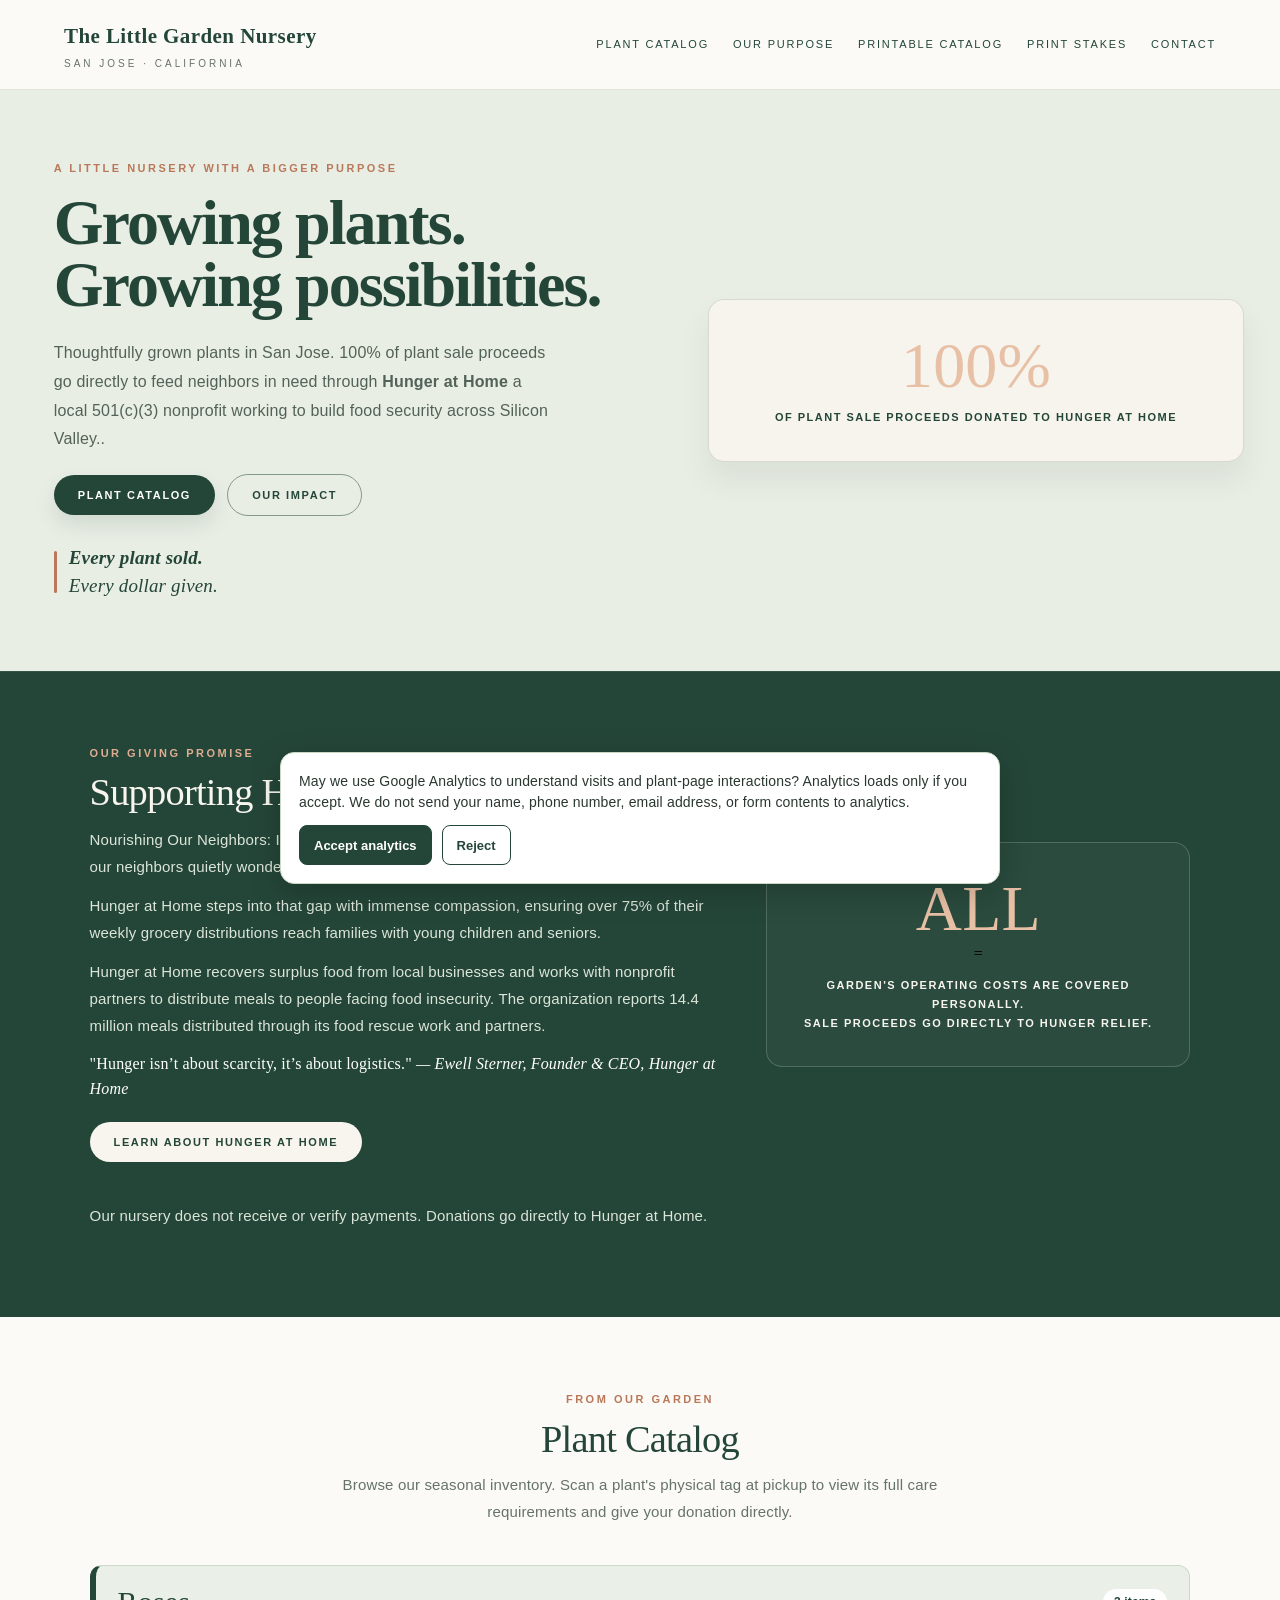
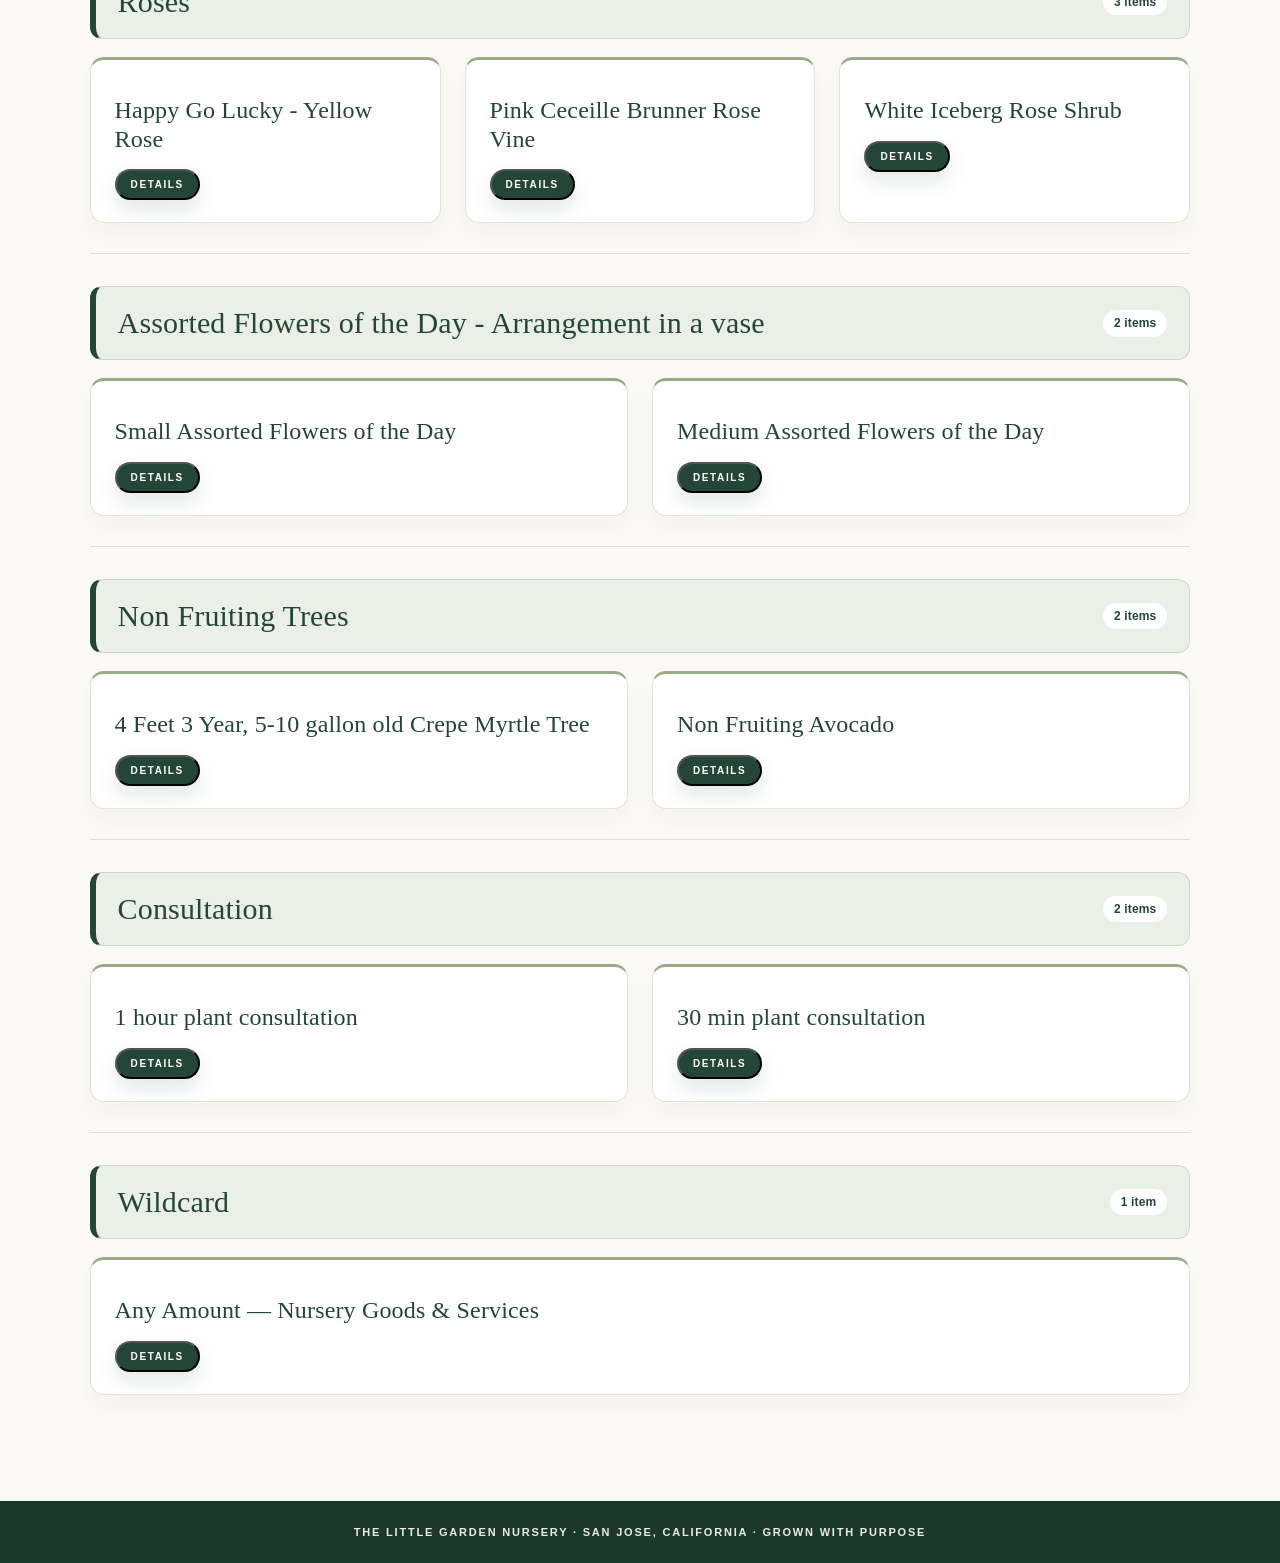
==== commit f21dc7ae: "cjhanges" ====
--- a/index.html
+++ b/index.html
@@ -427,7 +427,7 @@
             THE LITTLE GARDEN NURSERY  ·  SAN JOSE, CALIFORNIA  ·  GROWN WITH PURPOSE
 </div>
         <script>
-    fetch('plants.json')
+    fetch('plants.json', { cache: 'no-cache' })
       .then(res => {
         if (!res.ok) {
           throw new Error(`Plant catalog request failed (${res.status}).`);
@@ -439,23 +439,40 @@
           throw new Error('Plant catalog is empty or has an invalid format.');
         }
         const grid = document.getElementById('catalog-grid');
-        const categoryOrder = [
-          'Plants and Shrubs',
-          'Trees',
-          'Flower Vase — Assorted Flowers of the Day',
-          'Nursery Goods & Services',
-          'Consultation'
-        ];
-        const categories = [...new Set([
-          ...categoryOrder,
-          ...plants.map(plant => plant.category).filter(Boolean)
-        ])];
-        const groupedPlants = categories
-          .map(category => ({
-            category,
-            plants: plants.filter(plant => plant.category === category)
-          }))
-          .filter(group => group.plants.length);
+        const groupsByCategory = new Map();
+        plants.forEach((plant, index) => {
+          if (!plant.category) return;
+          let group = groupsByCategory.get(plant.category);
+          if (!group) {
+            group = {
+              category: plant.category,
+              categoryOrder: Number.isFinite(plant.categoryOrder)
+                ? plant.categoryOrder
+                : Number.MAX_SAFE_INTEGER,
+              firstIndex: index,
+              plants: []
+            };
+            groupsByCategory.set(plant.category, group);
+          }
+          if (Number.isFinite(plant.categoryOrder)) {
+            group.categoryOrder = Math.min(group.categoryOrder, plant.categoryOrder);
+          }
+          group.plants.push({ plant, index });
+        });
+        const groupedPlants = [...groupsByCategory.values()]
+          .sort((a, b) => a.categoryOrder - b.categoryOrder || a.firstIndex - b.firstIndex)
+          .map(group => ({
+            ...group,
+            plants: group.plants.sort((a, b) => {
+              const aOrder = Number.isFinite(a.plant.plantOrder)
+                ? a.plant.plantOrder
+                : Number.MAX_SAFE_INTEGER;
+              const bOrder = Number.isFinite(b.plant.plantOrder)
+                ? b.plant.plantOrder
+                : Number.MAX_SAFE_INTEGER;
+              return aOrder - bOrder || a.index - b.index;
+            })
+          }));
         grid.innerHTML = groupedPlants.map(group => `
           <div class="lg-catalog-group" aria-labelledby="category-${encodeURIComponent(group.category)}">
             <div class="lg-category-heading">
@@ -463,12 +480,12 @@
               <span class="lg-category-count">${group.plants.length} ${group.plants.length === 1 ? 'item' : 'items'}</span>
             </div>
             <div class="lg-category-cards">
-              ${group.plants.map(p => `
+              ${group.plants.map(({ plant: p, index }) => `
                 <article class="lg-card">
                   <div class="lg-cardbody">
                     <h3>${p.name}</h3>
-                    <button class="btn lg-details-toggle" type="button" aria-expanded="false" aria-controls="plant-details-${plants.indexOf(p)}" style="margin:0; padding: 8px 14px; font-size: 10px;">Details</button>
-                    <div class="lg-card-details" id="plant-details-${plants.indexOf(p)}" hidden></div>
+                    <button class="btn lg-details-toggle" type="button" aria-expanded="false" aria-controls="plant-details-${index}" style="margin:0; padding: 8px 14px; font-size: 10px;">Details</button>
+                    <div class="lg-card-details" id="plant-details-${index}" hidden></div>
                   </div>
                 </article>
               `).join('')}
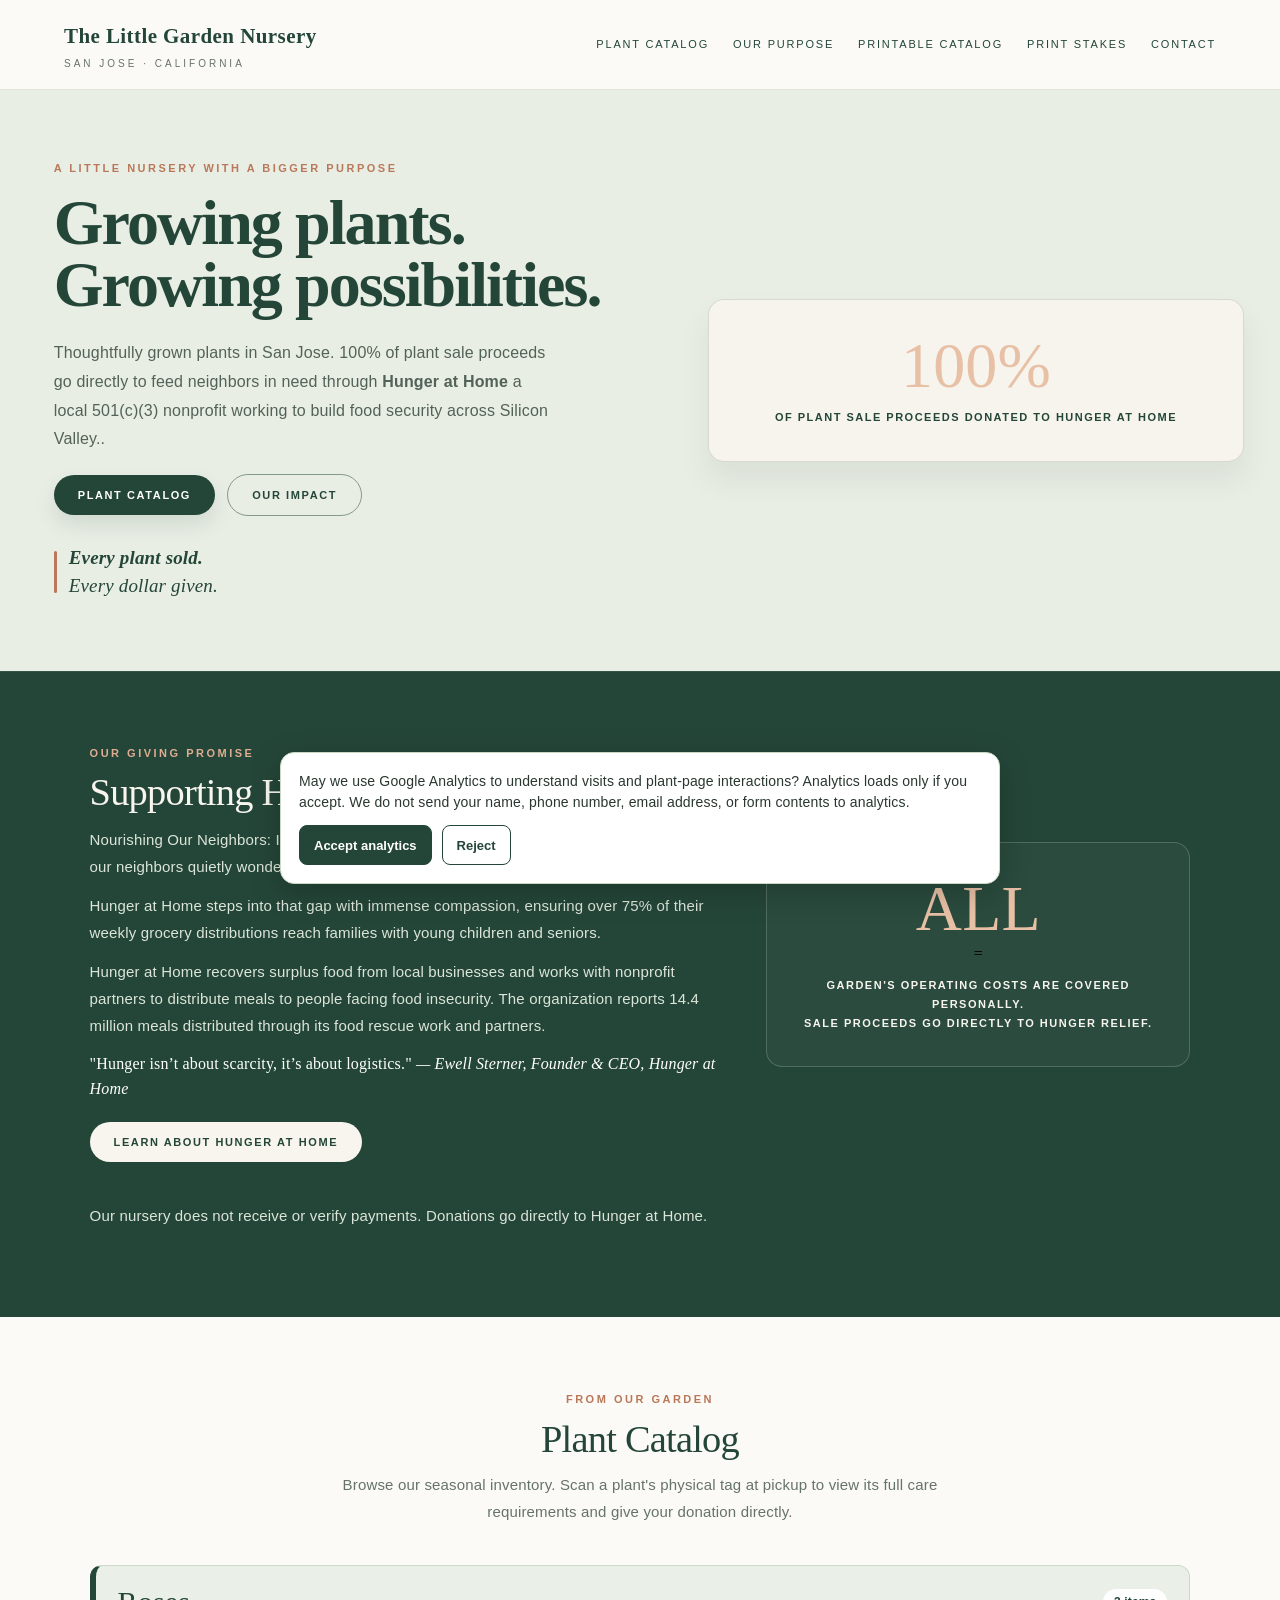
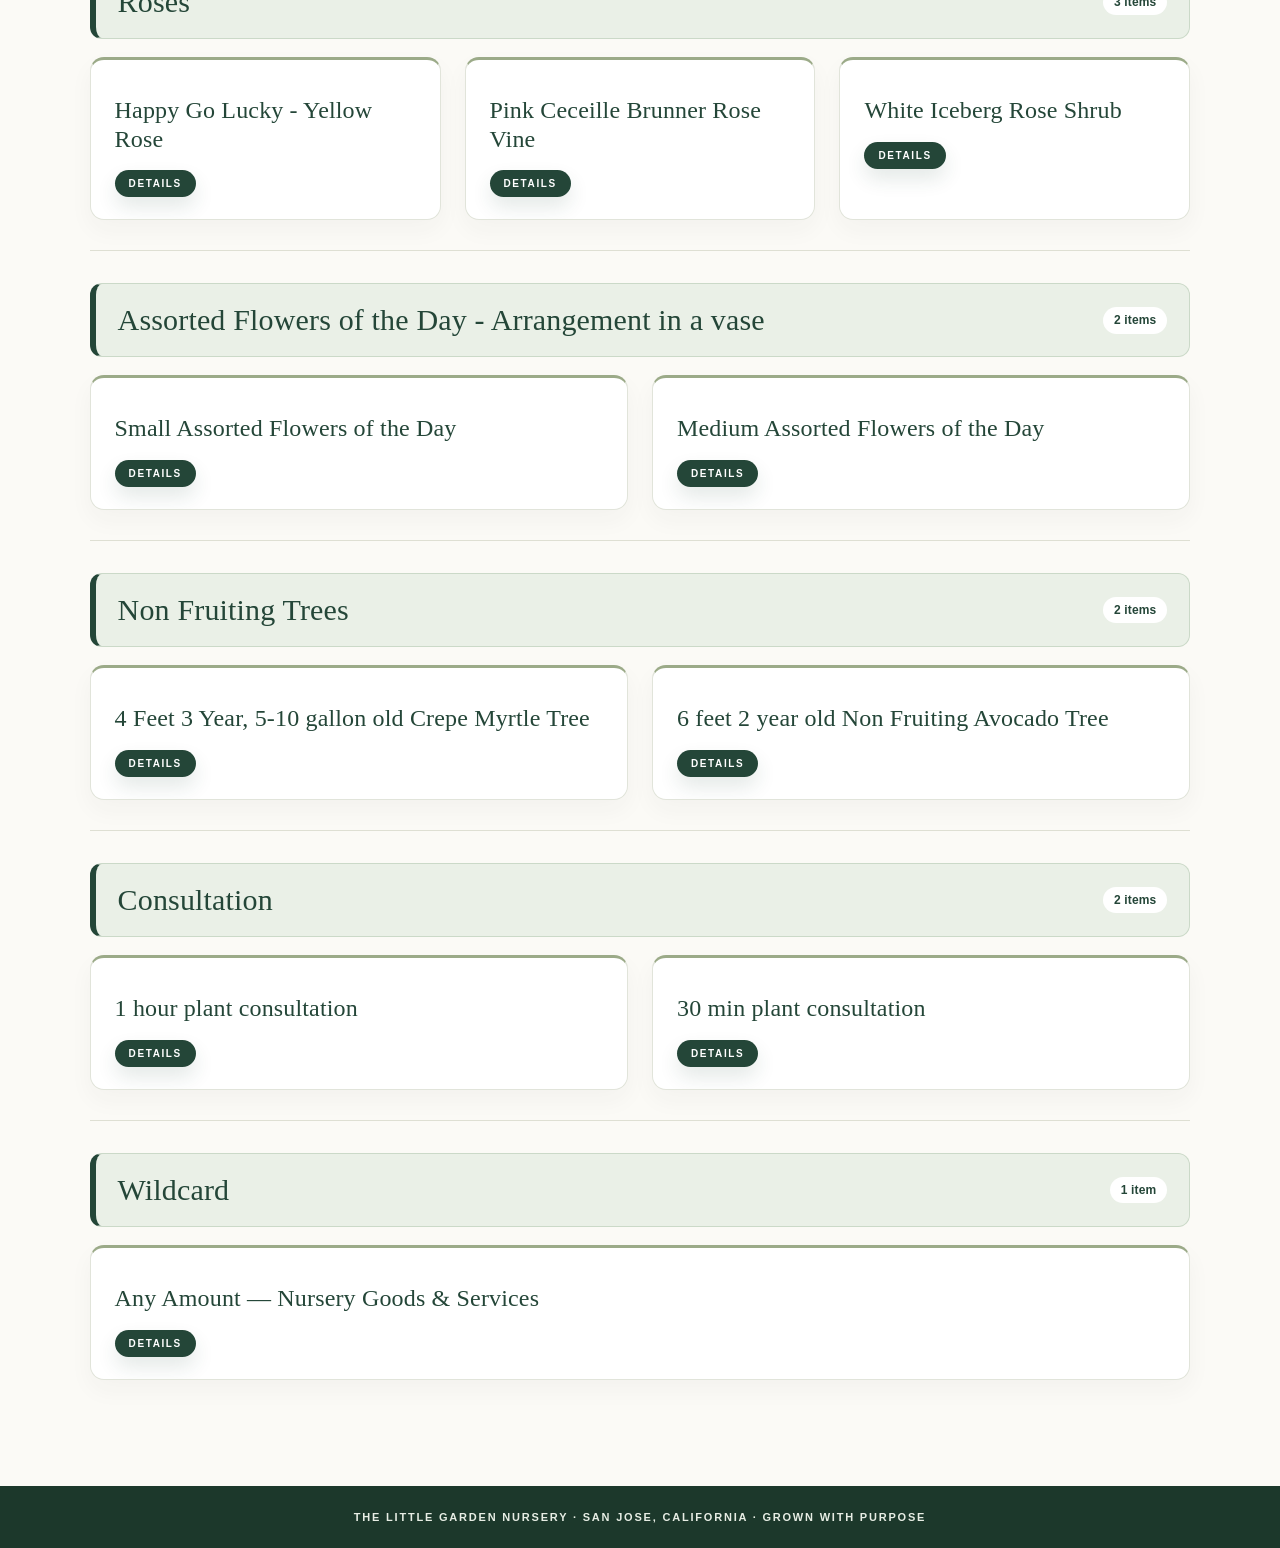
==== commit 73c6ee56: "c" ====
--- a/index.html
+++ b/index.html
@@ -5,6 +5,7 @@
         <meta name="viewport" content="width=device-width, initial-scale=1.0">
         <title>The Little Garden Nursery · San Jose, CA</title>
         <link rel="stylesheet" href="analytics-consent.css">
+        <link rel="stylesheet" href="photo-viewer.css">
         <style>
     :root {
       --forest: #244638;
@@ -240,41 +241,6 @@
       .lg-category-heading { padding: 15px 16px; }
       .lg-category-cards { grid-template-columns: 1fr; }
     }
-    .lg-card-details {
-      padding-top: 16px;
-      border-top: 1px solid #f0ede3;
-    }
-    .lg-card-details[hidden] { display: none; }
-    .lg-card-details p {
-      font: 14px/1.7 Arial, sans-serif;
-      color: var(--muted);
-      margin-bottom: 18px;
-    }
-    .lg-card-details h4 {
-      margin: 14px 0 6px;
-      color: var(--forest);
-      font: 600 14px/1.4 Arial, sans-serif;
-    }
-    .lg-card-details img {
-      display: block;
-      width: min(100%, 360px);
-      max-height: 320px;
-      margin: 12px auto;
-      object-fit: contain;
-      border-radius: 8px;
-    }
-    .lg-card-details .lg-details-gallery {
-      display: grid;
-      grid-template-columns: repeat(auto-fit, minmax(110px, 1fr));
-      gap: 10px;
-    }
-    .lg-card-details .lg-details-gallery img {
-      width: 100%;
-      height: 150px;
-      margin: 0;
-      background: #f7f5ee;
-    }
-    .lg-card-details a { color: var(--forest); font-weight: 700; }
     .lg-card-foot {
       display: flex;
       justify-content: space-between;
@@ -484,108 +450,13 @@
                 <article class="lg-card">
                   <div class="lg-cardbody">
                     <h3>${p.name}</h3>
-                    <button class="btn lg-details-toggle" type="button" aria-expanded="false" aria-controls="plant-details-${index}" style="margin:0; padding: 8px 14px; font-size: 10px;">Details</button>
-                    <div class="lg-card-details" id="plant-details-${index}" hidden></div>
+                    <a class="btn" href="plant.html?id=${encodeURIComponent(p.id)}" style="margin:0; padding: 8px 14px; font-size: 10px;">Details</a>
                   </div>
                 </article>
               `).join('')}
             </div>
           </div>
         `).join('');
-        const formatLabel = key => key
-          .replace(/([a-z])([A-Z])/g, '$1 $2')
-          .replace(/^./, first => first.toUpperCase());
-        const appendDetailText = (container, label, value) => {
-          if (value === undefined || value === null ||
-              (typeof value === 'string' &&
-                (!value.trim() || value.trim().toUpperCase() === 'TODO'))) {
-            return;
-          }
-          const heading = document.createElement('h4');
-          heading.textContent = label;
-          const paragraph = document.createElement('p');
-          paragraph.style.whiteSpace = 'pre-line';
-          paragraph.textContent = String(value);
-          container.append(heading, paragraph);
-        };
-        const appendImage = (container, source, alt) => {
-          if (typeof source !== 'string' || !source.trim() || source.trim().toUpperCase() === 'TODO') return;
-          const image = document.createElement('img');
-          image.src = source;
-          image.alt = alt;
-          image.loading = 'lazy';
-          image.addEventListener('error', () => image.remove());
-          container.appendChild(image);
-        };
-        grid.querySelectorAll('.lg-card').forEach(card => {
-          const plantIndex = Number(card.querySelector('.lg-details-toggle').getAttribute('aria-controls').replace('plant-details-', ''));
-          const plant = plants[plantIndex];
-          const details = card.querySelector('.lg-card-details');
-          appendDetailText(details, 'Category', plant.category || 'Coming up.');
-          appendDetailText(details, 'Description', plant.description || 'Coming up.');
-          appendDetailText(
-            details,
-            'Suggested Donation',
-            plant.donation == null ? 'Any amount' : `$${plant.donation}`
-          );
-          appendDetailText(details, 'What you get for your money', plant['What you get for your money'] || 'Coming up.');
-          if (plant.pic) {
-            const heading = document.createElement('h4');
-            heading.textContent = 'Photo';
-            details.appendChild(heading);
-            appendImage(details, plant.pic, plant.name);
-          }
-          if (plant['Symbolism & Meanings']) {
-            appendDetailText(details, 'Symbolism & Meanings', plant['Symbolism & Meanings']);
-          }
-          if (plant.Care) appendDetailText(details, 'Care', plant.Care);
-          const marketReference = plant.marketReference;
-          if (marketReference && (marketReference.text || marketReference.text1)) {
-            appendDetailText(details, 'What you get in other nurseries', marketReference.text || '');
-            const marketLinks = document.createElement('div');
-            [marketReference.url, marketReference.url1].forEach((url, index) => {
-              if (!url || !/^https?:\/\//i.test(url)) return;
-              const link = document.createElement('a');
-              link.href = url;
-              link.target = '_blank';
-              link.rel = 'noopener noreferrer';
-              link.textContent = index === 0 ? 'See example listing' : 'See another listing';
-              marketLinks.appendChild(link);
-              marketLinks.appendChild(document.createElement('br'));
-            });
-            details.appendChild(marketLinks);
-            if (marketReference.text1) {
-              appendDetailText(details, 'Another nursery example', marketReference.text1);
-            }
-          }
-          if (plant.size) appendDetailText(details, 'Size', String(plant.size));
-          if (plant.pickup) appendDetailText(details, 'Pickup', plant.pickup);
-          const pictures = Array.isArray(plant.pictures)
-            ? plant.pictures
-            : Object.values(plant.pictures || {});
-          const validPictures = pictures.filter(picture =>
-            typeof picture === 'string' && picture.trim() && picture.trim().toUpperCase() !== 'TODO'
-          );
-          if (validPictures.length) {
-            const heading = document.createElement('h4');
-            heading.textContent = 'Real photos from my garden';
-            const gallery = document.createElement('div');
-            gallery.className = 'lg-details-gallery';
-            validPictures.forEach((picture, index) =>
-              appendImage(gallery, picture, `${plant.name} — photo ${index + 1}`)
-            );
-            details.append(heading, gallery);
-          }
-        });
-        grid.addEventListener('click', event => {
-          const button = event.target.closest('.lg-details-toggle');
-          if (!button) return;
-          const details = document.getElementById(button.getAttribute('aria-controls'));
-          const expanded = button.getAttribute('aria-expanded') === 'true';
-          button.setAttribute('aria-expanded', String(!expanded));
-          button.textContent = expanded ? 'Details' : 'Hide details';
-          details.hidden = expanded;
-        });
         window.trackNurseryEvent?.('view_plant_catalog');
         if ('IntersectionObserver' in window) {
           const categoryObserver = new IntersectionObserver(entries => {
@@ -607,6 +478,7 @@
         grid.classList.add('catalog-status');
       });
   </script>
+  <script src="photo-viewer.js"></script>
   <script src="analytics-consent.js"></script>
     </body>
 </html>
--- a/photo-viewer.css
+++ b/photo-viewer.css
@@ -0,0 +1,76 @@
+.photo-viewer {
+  position: fixed;
+  width: min(94vw, 1100px);
+  max-width: none;
+  height: min(90vh, 820px);
+  max-height: none;
+  margin: auto;
+  padding: 48px 16px 16px;
+  overflow: hidden;
+  border: 1px solid rgba(255,255,255,0.25);
+  border-radius: 14px;
+  background: #17211b;
+  box-shadow: 0 18px 70px rgba(0,0,0,0.45);
+}
+.photo-viewer[open] {
+  display: grid;
+  grid-template-rows: minmax(0, 1fr) auto;
+  gap: 12px;
+}
+.photo-viewer::backdrop { background: rgba(10,16,12,0.84); }
+.photo-viewer-frame {
+  width: 100%;
+  height: 100%;
+  min-height: 0;
+  border: 0;
+  background: #17211b;
+}
+.photo-viewer-toolbar {
+  display: flex;
+  align-items: center;
+  justify-content: center;
+  gap: 14px;
+  color: #fff;
+  font: 14px/1.3 Arial, sans-serif;
+}
+.photo-viewer-toolbar button,
+.photo-viewer-close {
+  min-width: 42px;
+  min-height: 42px;
+  border: 1px solid rgba(255,255,255,0.55);
+  border-radius: 8px;
+  background: #fff;
+  color: #244638;
+  font: 700 20px/1 Arial, sans-serif;
+  cursor: pointer;
+}
+.photo-viewer-close {
+  position: absolute;
+  top: 8px;
+  right: 8px;
+  min-width: 38px;
+  min-height: 38px;
+  border-radius: 50%;
+  font-size: 24px;
+}
+.photo-viewer button:focus-visible {
+  outline: 3px solid #e8c0a6;
+  outline-offset: 2px;
+}
+.photo-viewer-trigger {
+  display: block;
+  width: 100%;
+  padding: 0;
+  border: 0;
+  background: transparent;
+  cursor: zoom-in;
+}
+.photo-viewer-trigger:focus-visible {
+  outline: 3px solid #244638;
+  outline-offset: 2px;
+}
+.photo-viewer-trigger img { display: block; }
+.photo-viewer-trigger img:focus { outline: none; }
+@media print {
+  .photo-viewer { display: none !important; }
+}
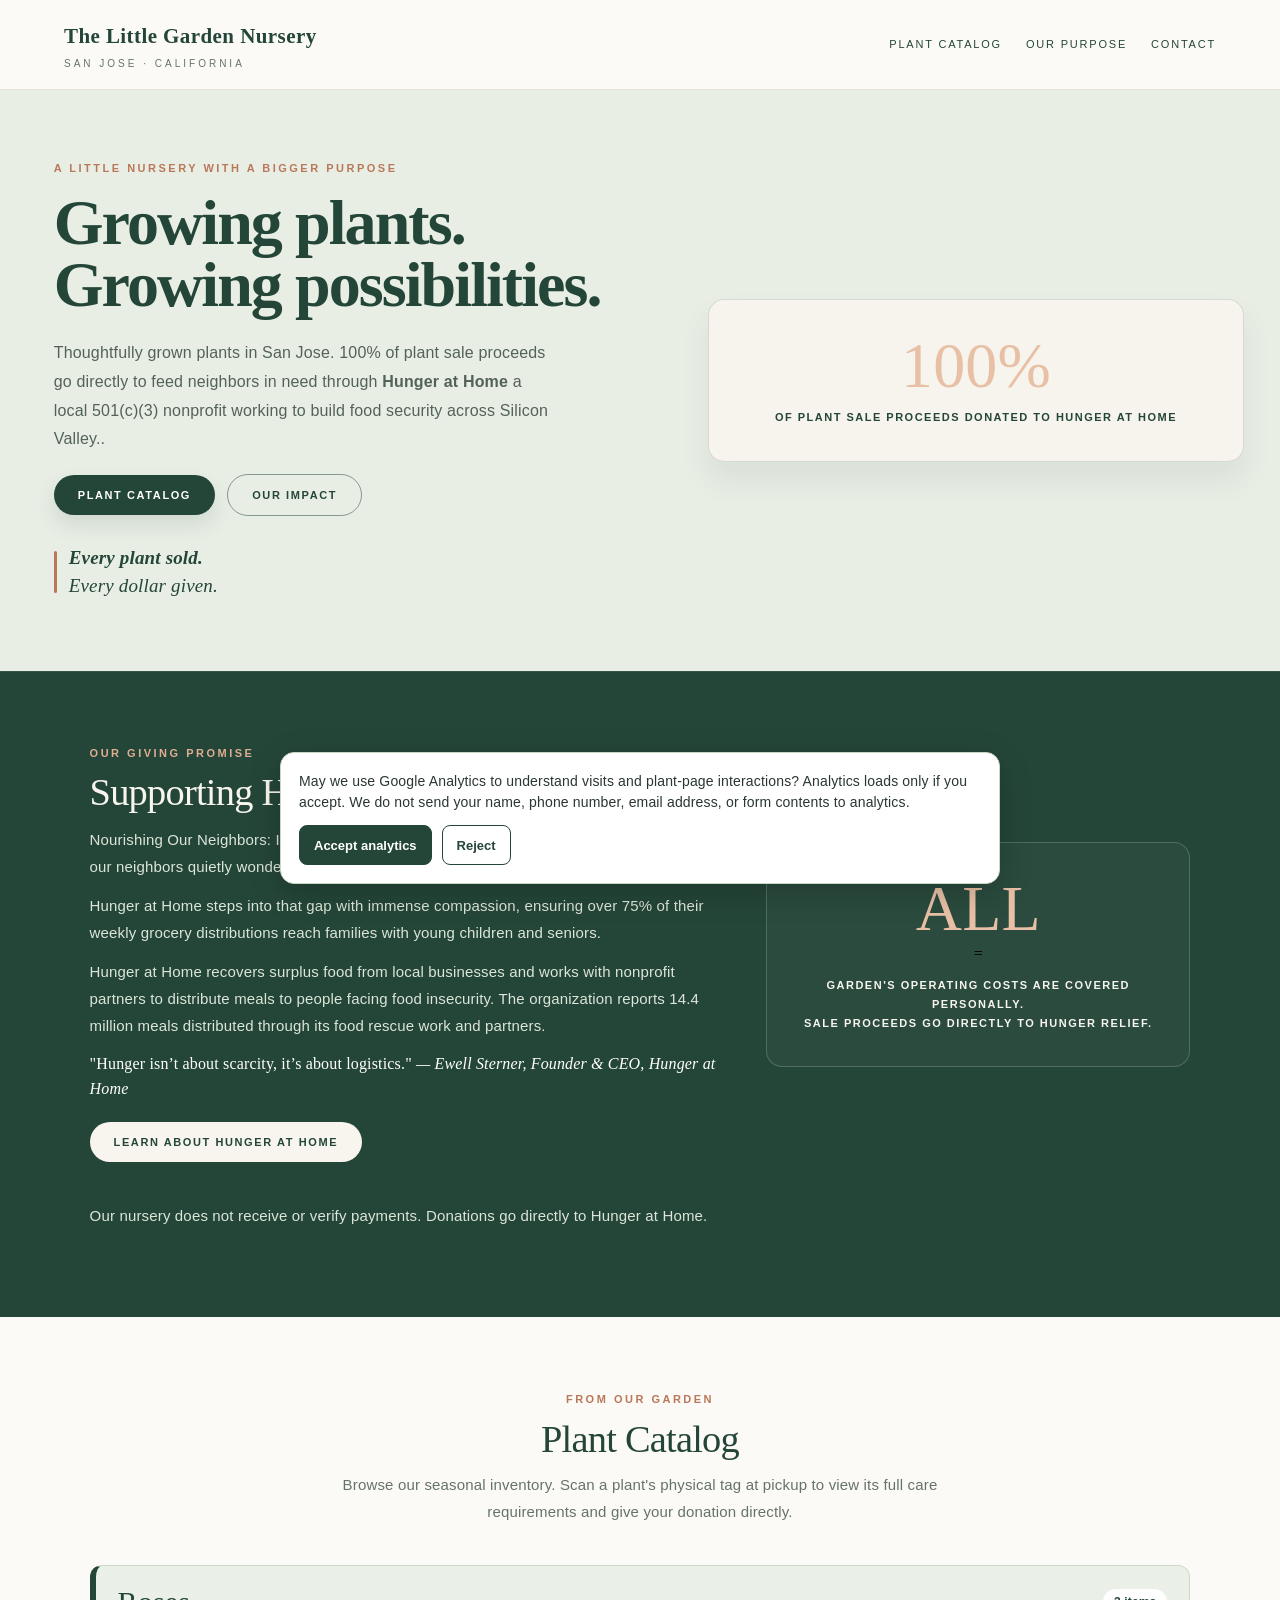
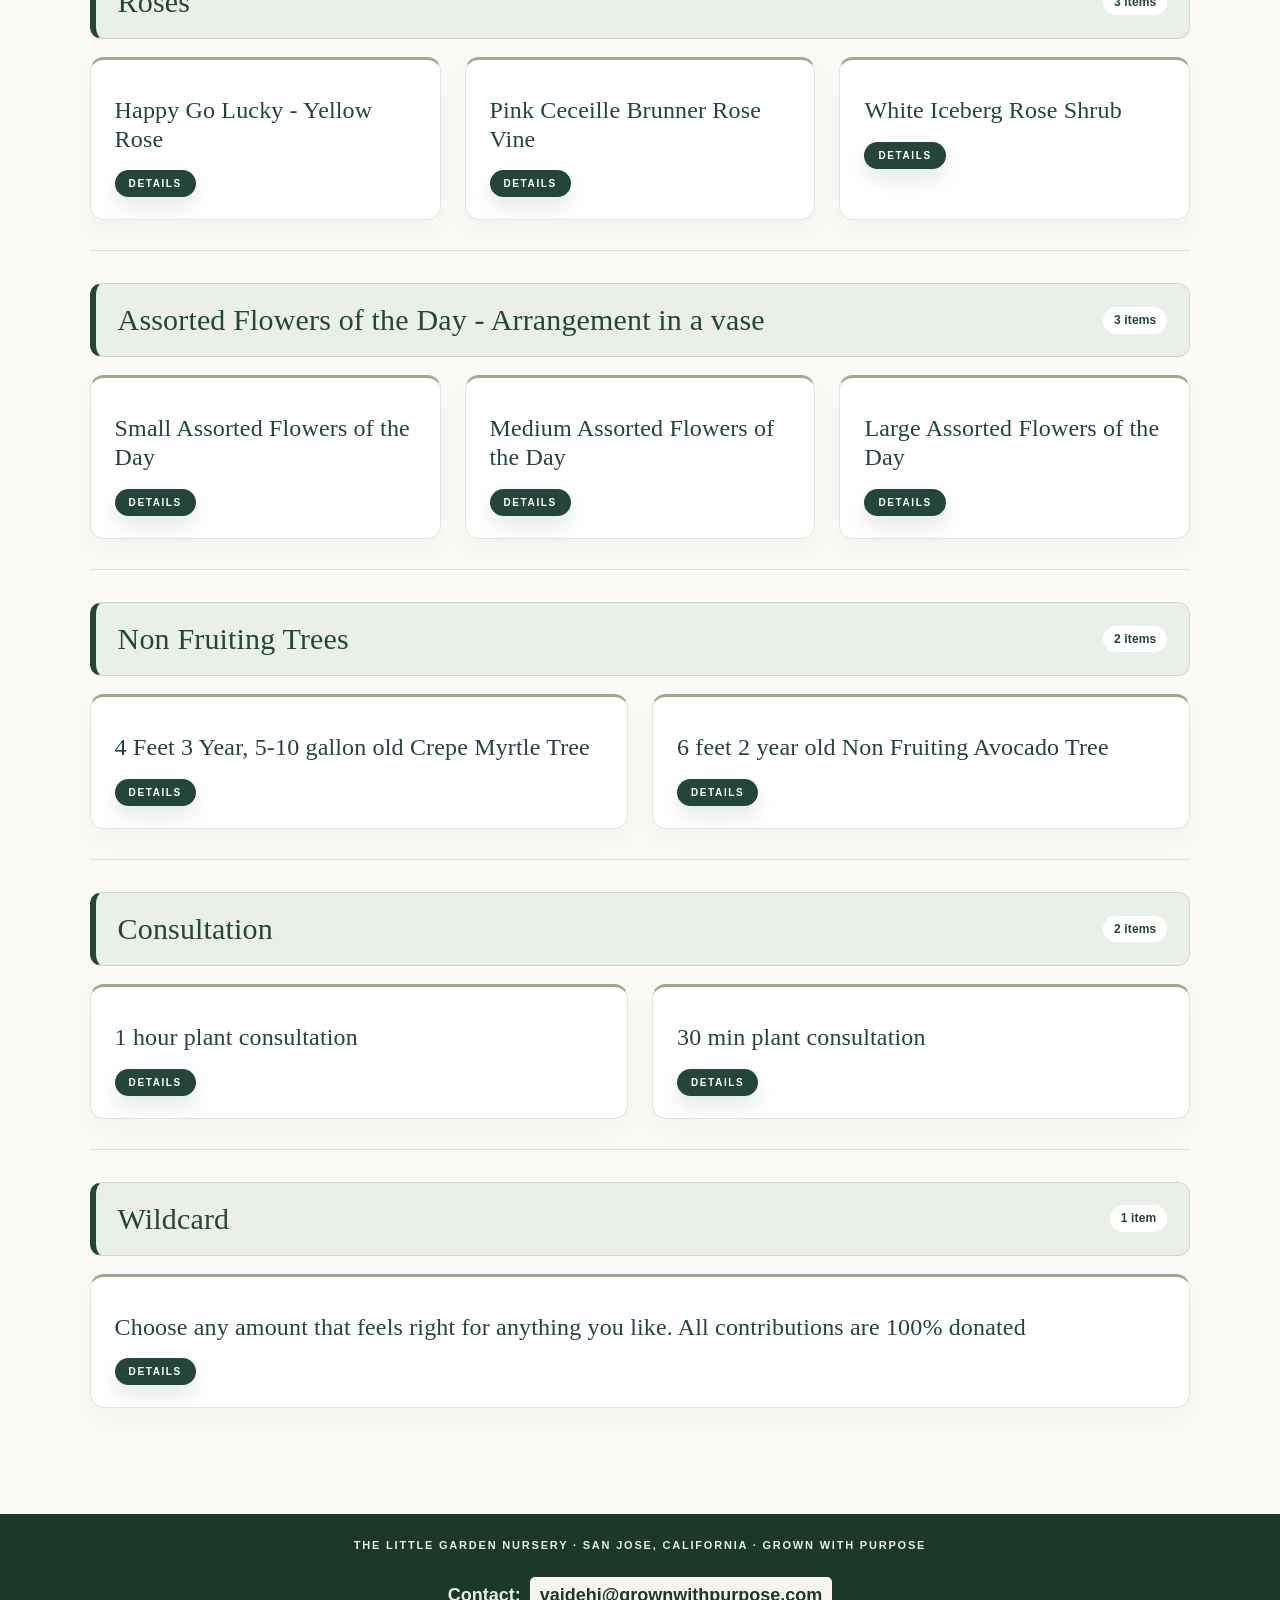
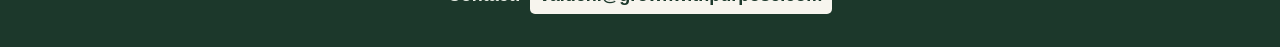
==== commit 38f0a5f8: "changes" ====
--- a/index.html
+++ b/index.html
@@ -321,6 +321,35 @@
       text-align: center;
       text-transform: uppercase;
     }
+    .lg-footer-contact {
+      width: fit-content;
+      margin: 18px auto 0;
+      padding: 8px 14px;
+      border-radius: 8px;
+      font: 700 18px/1.5 Arial, sans-serif;
+      letter-spacing: normal;
+      text-transform: none;
+      scroll-margin-block: 24px;
+      transition: background-color 180ms ease, color 180ms ease;
+    }
+    .lg-footer-contact a {
+      display: inline-block;
+      margin-left: 4px;
+      padding: 5px 10px;
+      border-radius: 5px;
+      background: #f7f5ee;
+      color: #1c382b;
+      text-decoration-thickness: 2px;
+      text-underline-offset: 3px;
+    }
+    .lg-footer-contact a:focus-visible {
+      outline: 3px solid #e8c0a6;
+      outline-offset: 3px;
+    }
+    .lg-footer-contact:target {
+      background: #e8c0a6;
+      color: #1c382b;
+    }
 
     @media (max-width: 768px) {
       .lg-hero, .lg-mission { grid-template-columns: 1fr; }
@@ -338,8 +367,6 @@
             <div class="lg-links">
                 <a href="#plants">Plant Catalog</a>
                 <a href="#purpose">Our Purpose</a>
-                <a href="printable-catalog.html" target="_blank">Printable Catalog</a>
-                <a href="print-tags.html" target="_blank">Print Stakes</a>
                 <a href="#contact">Contact</a>
             </div>
         </nav>
@@ -389,9 +416,10 @@
                 <p class="catalog-status">Loading plants…</p>
             </div>
         </section>
-        <div class="lg-footer">
+        <footer class="lg-footer">
             THE LITTLE GARDEN NURSERY  ·  SAN JOSE, CALIFORNIA  ·  GROWN WITH PURPOSE
-</div>
+            <p class="lg-footer-contact" id="contact">Contact: <a href="mailto:vaidehi@grownwithpurpose.com">vaidehi@grownwithpurpose.com</a></p>
+        </footer>
         <script>
     fetch('plants.json', { cache: 'no-cache' })
       .then(res => {
